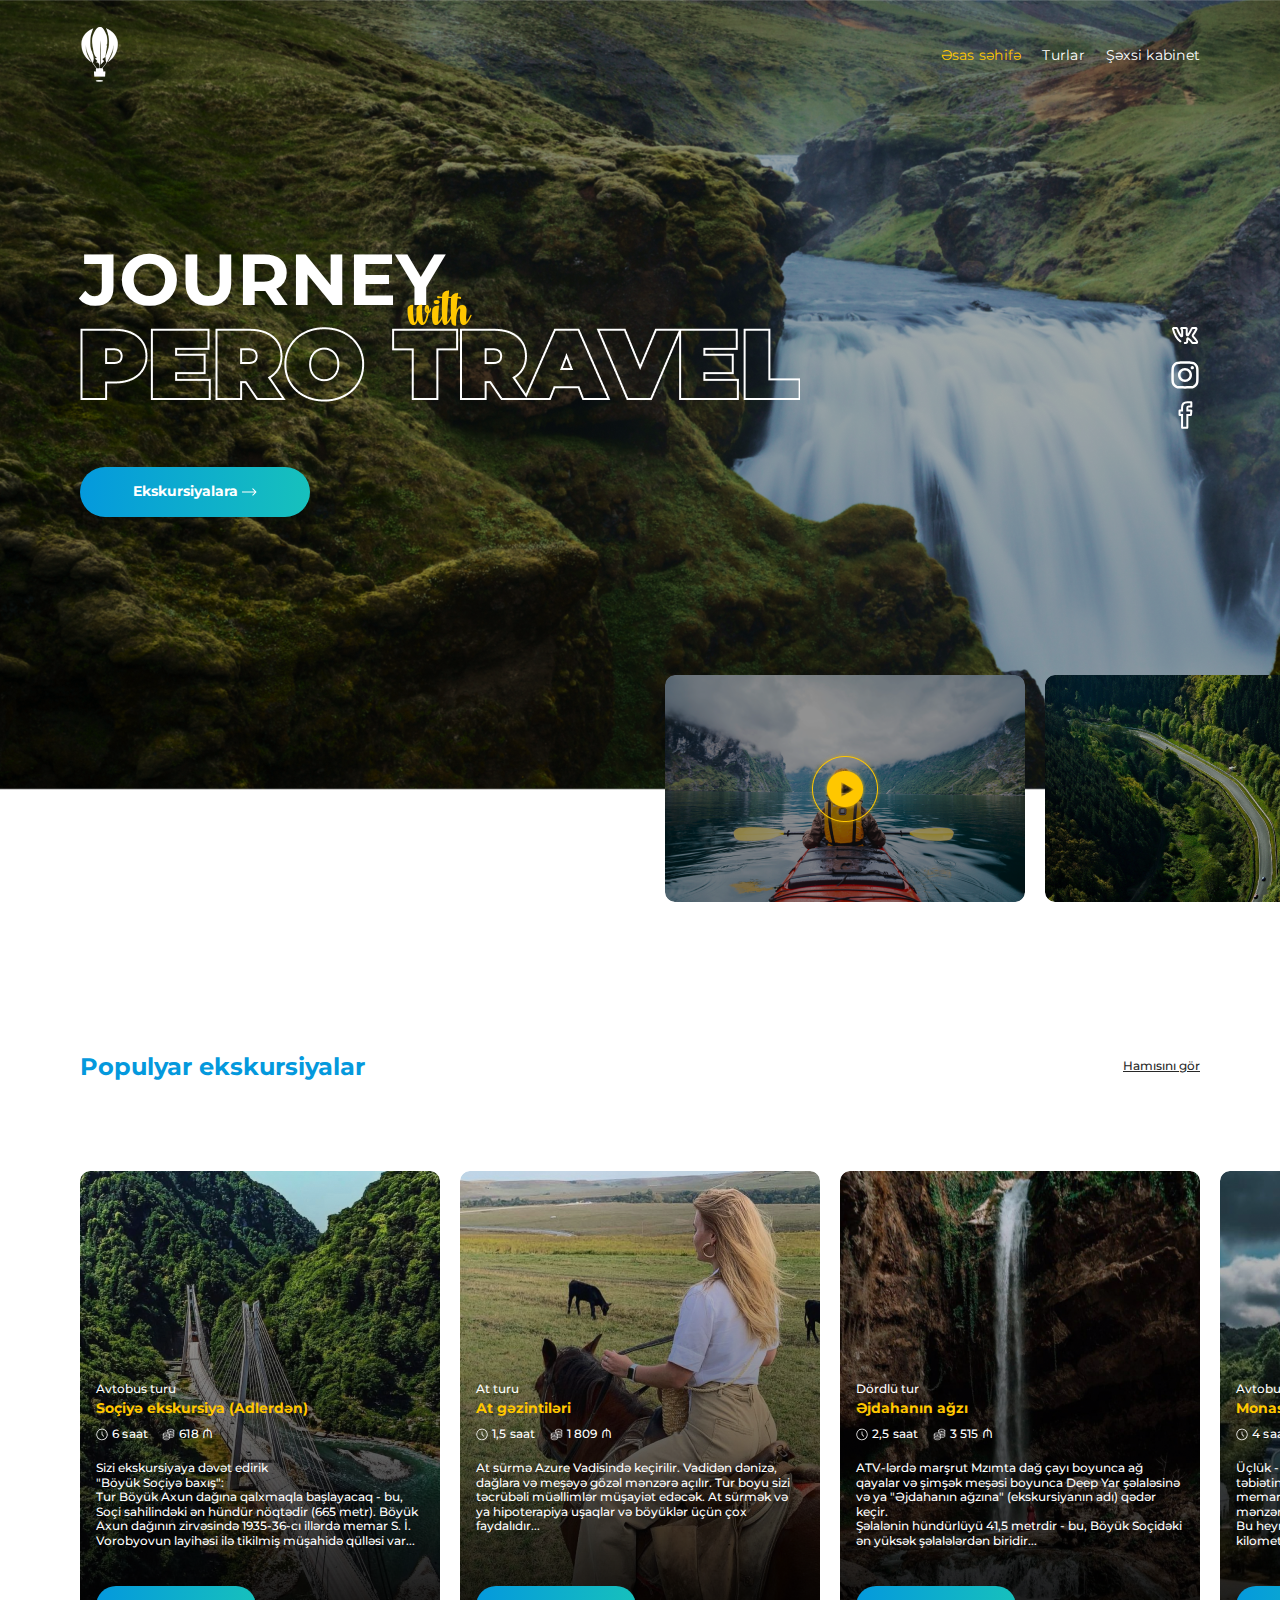
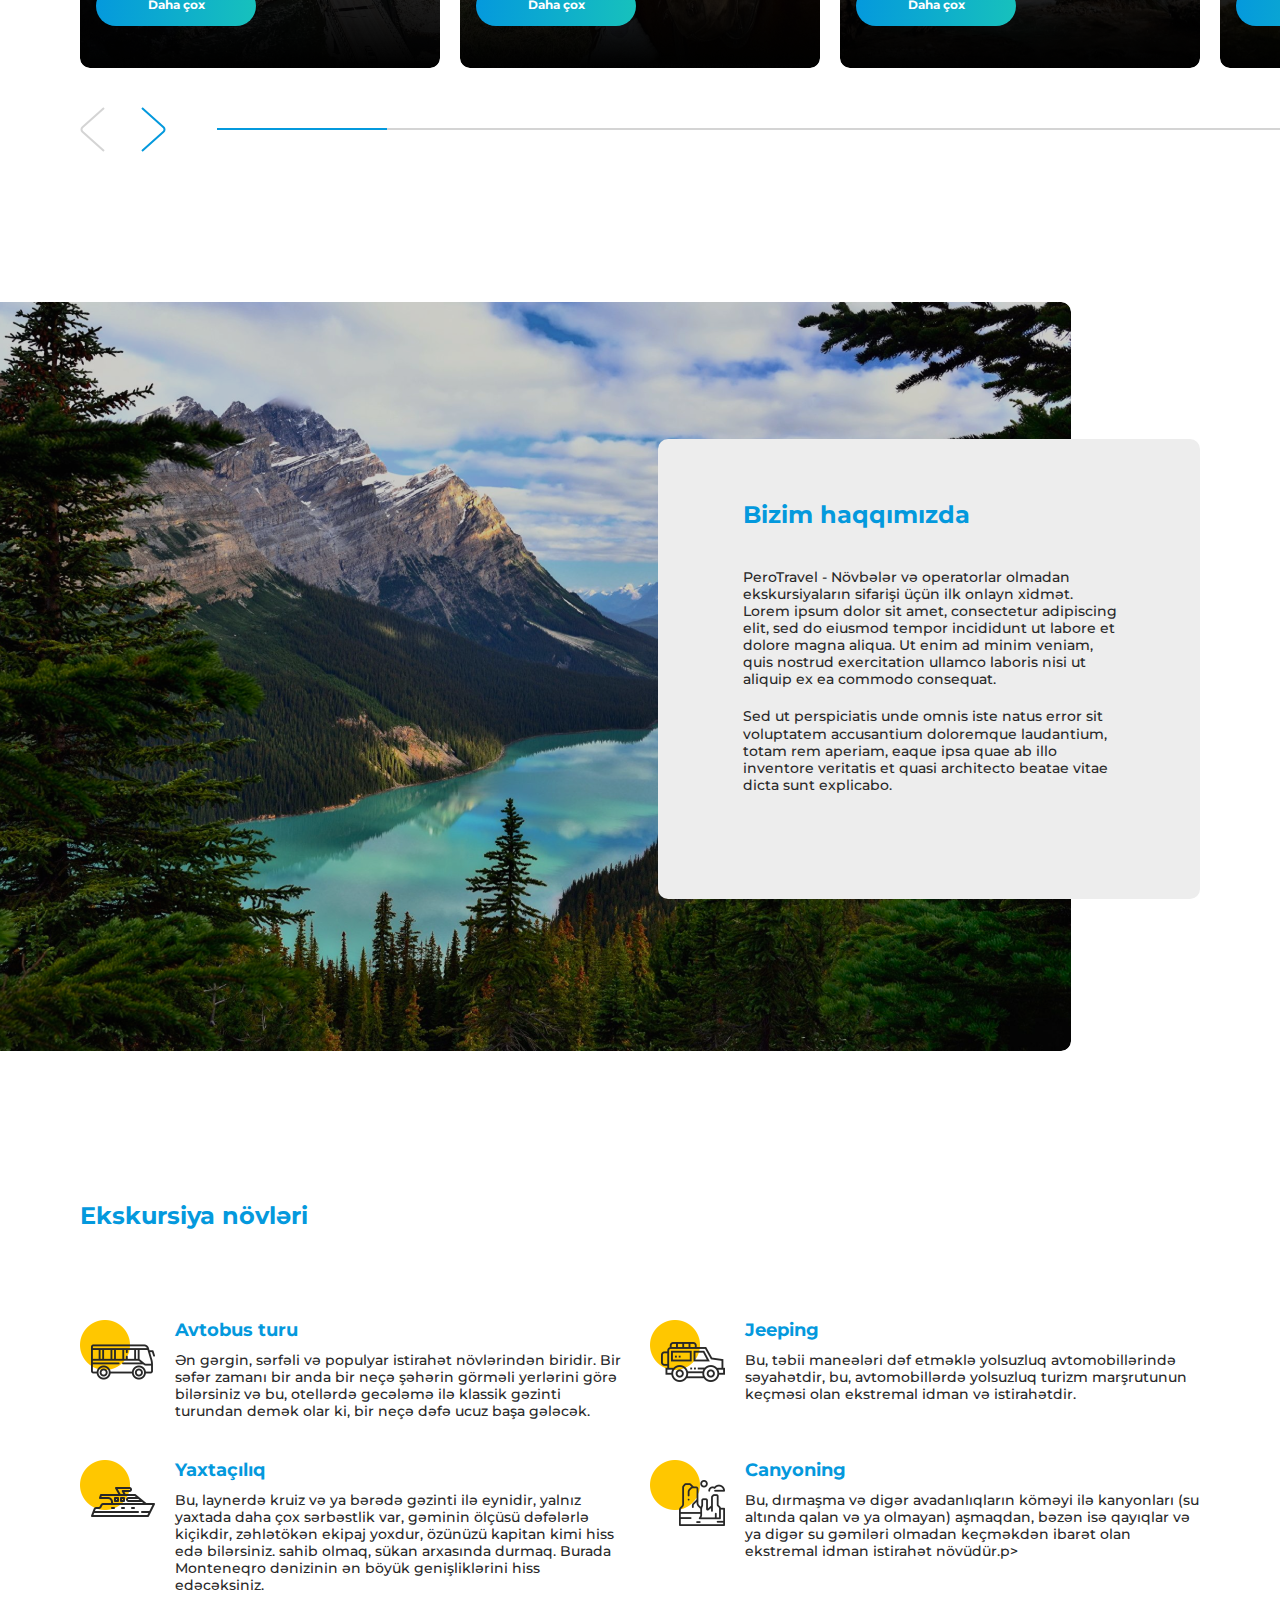
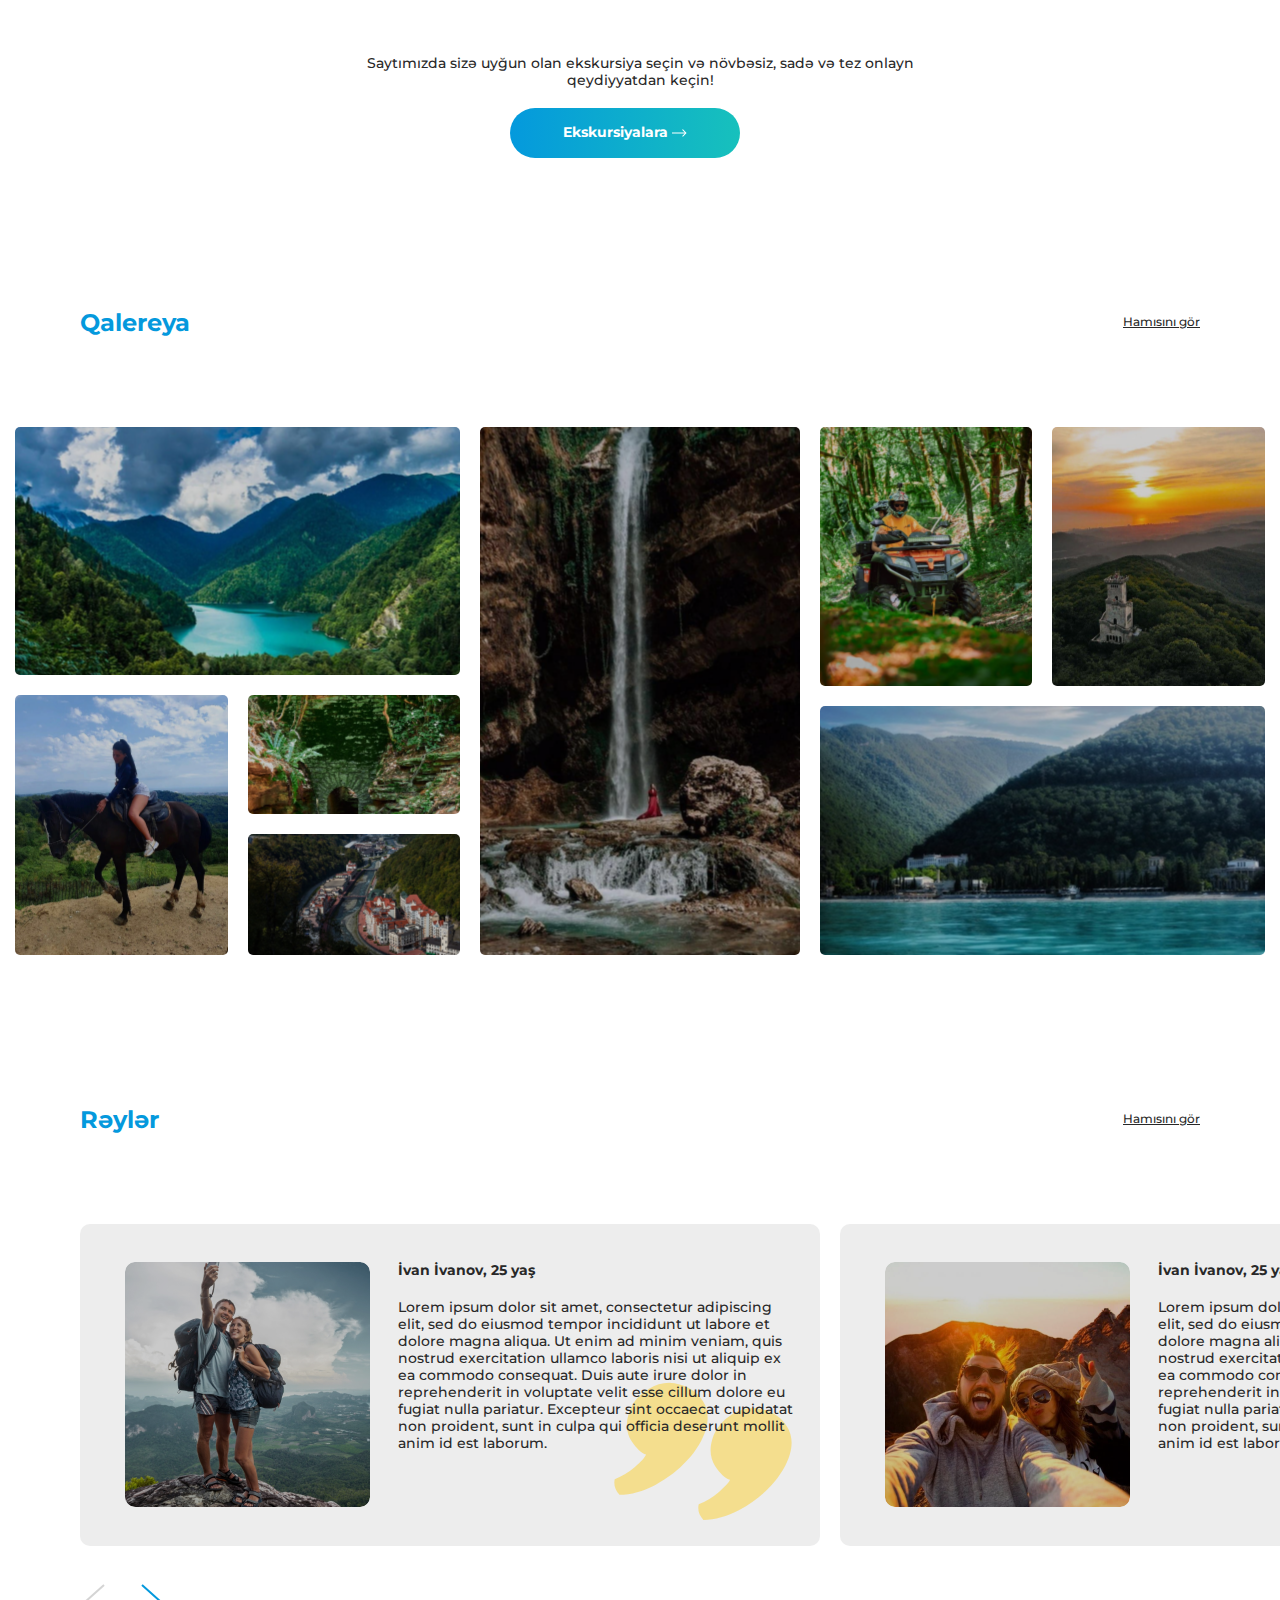
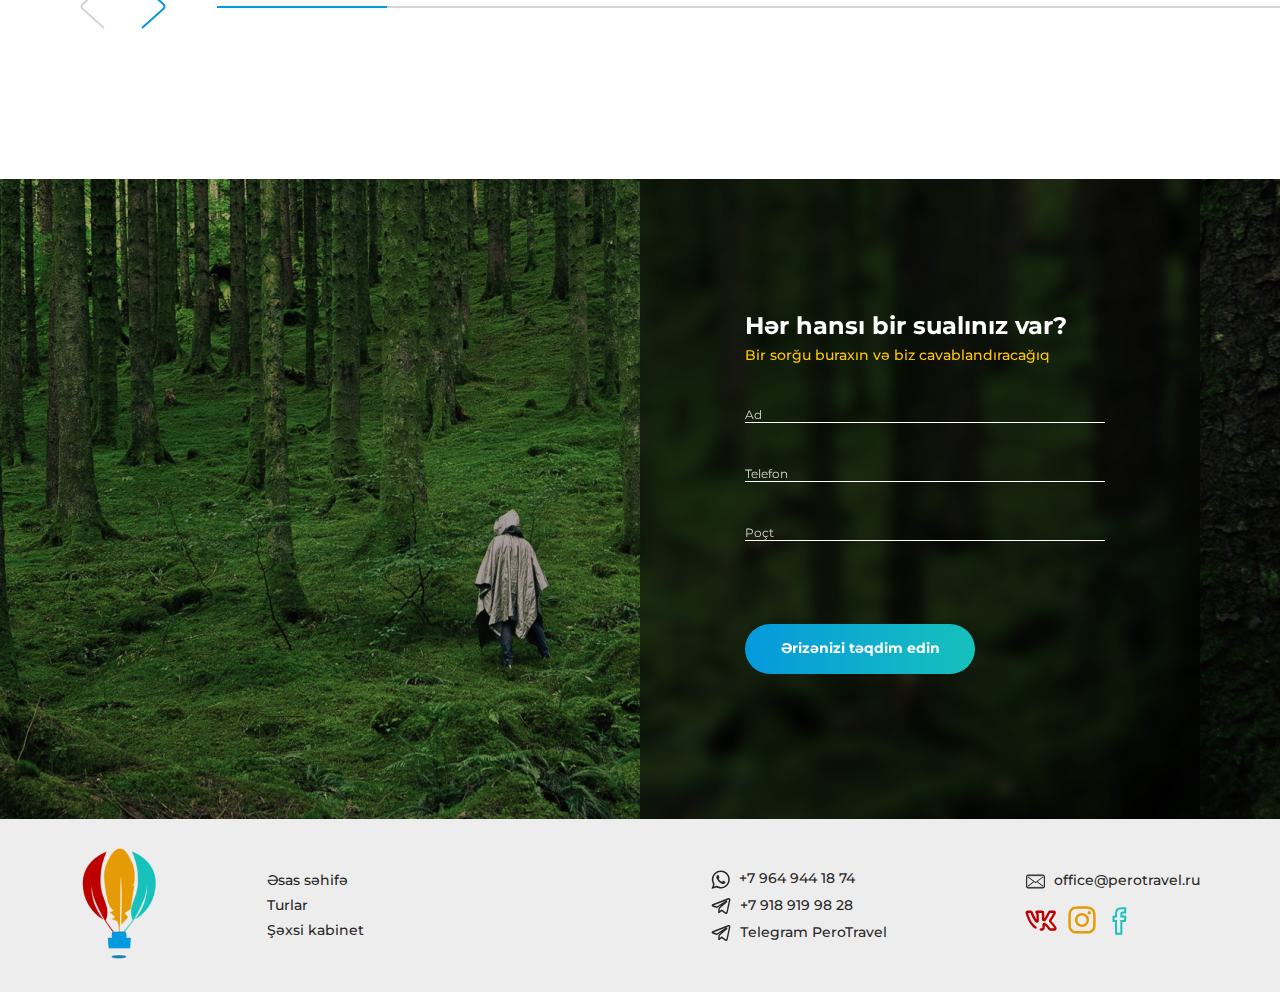
==== index.html @ 907544c6 "Add files via upload" ====
<!DOCTYPE html>
<html lang="en">
<head>
  <meta charset="UTF-8">
  <meta http-equiv="X-UA-Compatible" content="IE=edge">
  <meta name="viewport" content="width=device-width, initial-scale=1.0">
  <title>Pero Travel</title>
  <link rel="stylesheet" href="./css/index.css">
</head>
<body>
  <header>
    <main class="section-x padding-x">
      <nav class="navbar">
        <div class="logo">
          <a href="./index.html"><img src="./images/logo.png" alt="Logo"></a>
        </div>
        <div class="menu">
          <div class="menu-item getDif"><a href="./index.html">Əsas səhifə</a></div>
          <div class="menu-item"><a href="./excursions.html">Turlar</a></div>
          <div class="menu-item"><a href="#">Şəxsi kabinet</a></div>
        </div>
        <div class="mobile-menu">
          <div class="menu-icon">
            <input type="checkbox" class="toggle-input" id="toggle-menu">
            <label for="toggle-menu">
              <img src="./images/menu-icon.svg" alt="Menu">
            </label>
            <div class="toggle-menu">
              <div class="menu-item tg-menu-item getDif"><a href="./index.html">Əsas səhifə</a></div>
              <div class="menu-item tg-menu-item"><a href="./excursions.html">Turlar</a></div>
              <div class="menu-item tg-menu-item"><a href="#">Şəxsi kabinet</a></div>
            </div>
          </div>
        </div>
      </nav>
      <section class="header-content">
        <div class="left-side">
          <div class="header-title">
            <div class="ht-c">
              <div class="ht-top">JOURNEY</div>
              <div class="ht-mid">with</div>
            </div>
            <div class="ht-bg-tit">
              <img class="ht-bg1" src="./images/header-text-desktop.png">
              <img class="ht-bg2" src="./images/header-text-tablet.png">
            </div>
          </div>
          <div class="btn btn-oversize">
            <a href="#">Ekskursiyalara <img src="./images/arrow.svg" alt="Right Arrow"></a>
          </div>
        </div>
        <div class="right-side">
          <a href="#"><svg width="32" height="32" viewBox="0 0 32 32" fill="none" xmlns="http://www.w3.org/2000/svg"><path d="M28.89 22C27.7066 20.137 26.3215 18.4099 24.76 16.85C24.7316 16.8145 24.7162 16.7704 24.7162 16.725C24.7162 16.6796 24.7316 16.6355 24.76 16.6C26.1037 14.766 27.2912 12.8225 28.31 10.79C28.4574 10.4992 28.5275 10.1753 28.5135 9.84953C28.4995 9.52378 28.4019 9.20711 28.23 8.93C28.0733 8.64835 27.8443 8.41365 27.5665 8.25015C27.2887 8.08666 26.9724 8.0003 26.65 8H23.65C23.2694 8.00738 22.8987 8.12329 22.5816 8.33409C22.2645 8.54489 22.0142 8.84183 21.86 9.19C20.9887 11.1172 19.9444 12.9614 18.74 14.7V9.8C18.7414 9.56325 18.6957 9.32859 18.6057 9.1096C18.5157 8.89062 18.3832 8.69166 18.2158 8.52425C18.0484 8.35684 17.8494 8.2243 17.6304 8.13431C17.4115 8.04432 17.1768 7.99867 16.94 8H12.56C12.3051 8.00396 12.056 8.0775 11.8398 8.21266C11.6235 8.34783 11.4483 8.53949 11.333 8.76696C11.2177 8.99443 11.1668 9.24906 11.1856 9.50338C11.2045 9.75769 11.2925 10.002 11.44 10.21L11.84 10.77C12.0546 11.0781 12.1698 11.4445 12.17 11.82V15.66C10.85 13.7071 9.80045 11.5845 9.05005 9.35C8.91473 8.95624 8.6599 8.61453 8.3211 8.37253C7.98229 8.13053 7.57641 8.00029 7.16005 8H4.71005C4.44973 8.00311 4.19347 8.06493 3.96037 8.18086C3.72727 8.29678 3.52334 8.46382 3.36378 8.66953C3.20421 8.87523 3.09313 9.11429 3.03881 9.3689C2.98449 9.6235 2.98833 9.88708 3.05005 10.14C4.40005 15.87 7.23005 20.62 10.82 23.14C11.0352 23.2928 11.3021 23.3544 11.5624 23.3114C11.8228 23.2683 12.0556 23.124 12.21 22.91C12.2873 22.8031 12.3426 22.682 12.3729 22.5537C12.4031 22.4253 12.4077 22.2923 12.3863 22.1621C12.3649 22.032 12.318 21.9074 12.2483 21.7955C12.1786 21.6836 12.0874 21.5865 11.98 21.51C8.84005 19.31 6.34005 15.12 5.07005 10H7.17005C8.09028 12.7959 9.47647 15.4161 11.27 17.75C11.4773 18.0149 11.7628 18.2077 12.086 18.301C12.4091 18.3944 12.7534 18.3835 13.07 18.27C13.3949 18.1567 13.6759 17.9442 13.8733 17.6625C14.0707 17.3807 14.1745 17.044 14.17 16.7V11.82C14.1722 11.1843 14.014 10.5583 13.71 10H16.71V15.43C16.7065 15.8185 16.8308 16.1975 17.064 16.5083C17.2971 16.8191 17.626 17.0446 18 17.15C18.3629 17.2708 18.7554 17.2686 19.117 17.1439C19.4785 17.0192 19.7888 16.7788 20 16.46C21.4204 14.4336 22.6332 12.2694 23.62 10H26.42C25.4669 11.8741 24.3668 13.6697 23.13 15.37C22.8182 15.7872 22.6668 16.3026 22.7035 16.8222C22.7402 17.3418 22.9626 17.8308 23.33 18.2C24.7886 19.6697 26.1014 21.2772 27.25 23H23.9C22.8666 21.2893 21.4788 19.8197 19.83 18.69C19.5827 18.5087 19.2894 18.4005 18.9836 18.3775C18.6778 18.3545 18.3717 18.4178 18.1 18.56C17.8207 18.703 17.5867 18.9209 17.4242 19.1893C17.2617 19.4578 17.1772 19.7662 17.18 20.08V22.46C17.1855 22.5989 17.1362 22.7345 17.0426 22.8373C16.9491 22.9402 16.8189 23.0022 16.68 23.01H15.82C15.5548 23.01 15.3005 23.1154 15.1129 23.3029C14.9254 23.4904 14.82 23.7448 14.82 24.01C14.82 24.2752 14.9254 24.5296 15.1129 24.7171C15.3005 24.9046 15.5548 25.01 15.82 25.01H16.68C17.0118 25.0074 17.3398 24.9393 17.6452 24.8096C17.9506 24.6799 18.2274 24.4912 18.4597 24.2543C18.692 24.0173 18.8752 23.7369 18.9988 23.429C19.1224 23.1211 19.184 22.7918 19.18 22.46V20.69C20.383 21.5948 21.4013 22.7218 22.18 24.01C22.352 24.3079 22.5978 24.5565 22.8939 24.7317C23.1899 24.9069 23.5261 25.0027 23.87 25.01H27.25C27.5957 25.0109 27.9351 24.9184 28.2326 24.7424C28.53 24.5664 28.7744 24.3134 28.94 24.01C29.1099 23.7004 29.1948 23.3513 29.186 22.9983C29.1772 22.6452 29.0751 22.3008 28.89 22Z" fill="white"/></svg></a>
          <a href="#"><svg width="32" height="32" viewBox="0 0 32 32" fill="none" xmlns="http://www.w3.org/2000/svg"><path d="M15.9971 2.34668C12.289 2.34668 11.8241 2.3624 10.3678 2.42884C8.91457 2.49518 7.92206 2.72595 7.05356 3.06349C6.15574 3.41241 5.39433 3.87926 4.6353 4.63828C3.87627 5.39731 3.40942 6.15872 3.0605 7.05654C2.72297 7.92499 2.4922 8.9175 2.42586 10.3707C2.35941 11.827 2.34375 12.292 2.34375 16C2.34375 19.708 2.35941 20.1729 2.42586 21.6292C2.4922 23.0824 2.72297 24.0749 3.0605 24.9434C3.40942 25.8412 3.87627 26.6026 4.6353 27.3617C5.39433 28.1207 6.15574 28.5876 7.05356 28.9365C7.92206 29.274 8.91457 29.5048 10.3678 29.5711C11.8241 29.6375 12.289 29.6533 15.9971 29.6533C19.705 29.6533 20.17 29.6375 21.6263 29.5711C23.0795 29.5048 24.072 29.274 24.9405 28.9365C25.8383 28.5876 26.5997 28.1207 27.3588 27.3617C28.1178 26.6026 28.5847 25.8412 28.9336 24.9434C29.2711 24.0749 29.5019 23.0824 29.5682 21.6292C29.6346 20.1729 29.6503 19.708 29.6503 16C29.6503 12.292 29.6346 11.827 29.5682 10.3707C29.5019 8.9175 29.2711 7.92499 28.9336 7.05654C28.5847 6.15872 28.1178 5.39731 27.3588 4.63828C26.5997 3.87926 25.8383 3.41241 24.9405 3.06349C24.072 2.72595 23.0795 2.49518 21.6263 2.42884C20.17 2.3624 19.705 2.34668 15.9971 2.34668ZM15.9971 4.80678C19.6426 4.80678 20.0745 4.82066 21.5141 4.88634C22.8453 4.9471 23.5683 5.16952 24.0494 5.35645C24.6867 5.60412 25.1415 5.90004 25.6192 6.37778C26.097 6.85553 26.3929 7.3104 26.6406 7.94765C26.8275 8.42875 27.05 9.15169 27.1107 10.4829C27.1763 11.9226 27.1903 12.3544 27.1903 16C27.1903 19.6455 27.1763 20.0774 27.1107 21.5171C27.05 22.8482 26.8275 23.5712 26.6406 24.0523C26.3929 24.6896 26.097 25.1444 25.6192 25.6222C25.1415 26.0999 24.6867 26.3958 24.0494 26.6435C23.5683 26.8305 22.8453 27.0529 21.5141 27.1136C20.0747 27.1793 19.6429 27.1932 15.9971 27.1932C12.3512 27.1932 11.9195 27.1793 10.4799 27.1136C9.14876 27.0529 8.42582 26.8305 7.94472 26.6435C7.30742 26.3958 6.8526 26.0999 6.3748 25.6222C5.89706 25.1444 5.60114 24.6896 5.35352 24.0523C5.16654 23.5712 4.94411 22.8482 4.88336 21.5171C4.81767 20.0774 4.8038 19.6455 4.8038 16C4.8038 12.3544 4.81767 11.9226 4.88336 10.4829C4.94411 9.15169 5.16654 8.42875 5.35352 7.94765C5.60114 7.3104 5.89706 6.85553 6.3748 6.37778C6.8526 5.90004 7.30742 5.60412 7.94472 5.35645C8.42582 5.16952 9.14876 4.9471 10.4799 4.88634C11.9196 4.82066 12.3515 4.80678 15.9971 4.80678Z" fill="white"/><path d="M15.9955 20.551C13.482 20.551 11.4444 18.5134 11.4444 15.9999C11.4444 13.4864 13.482 11.4488 15.9955 11.4488C18.509 11.4488 20.5466 13.4864 20.5466 15.9999C20.5466 18.5134 18.509 20.551 15.9955 20.551ZM15.9955 8.98877C12.1233 8.98877 8.98438 12.1277 8.98438 15.9999C8.98438 19.8721 12.1233 23.0111 15.9955 23.0111C19.8677 23.0111 23.0067 19.8721 23.0067 15.9999C23.0067 12.1277 19.8677 8.98877 15.9955 8.98877Z" fill="white"/><path d="M24.9252 8.71186C24.9252 9.61673 24.1917 10.3502 23.2868 10.3502C22.382 10.3502 21.6484 9.61673 21.6484 8.71186C21.6484 7.80699 22.382 7.07349 23.2868 7.07349C24.1917 7.07349 24.9252 7.80699 24.9252 8.71186Z" fill="white"/></svg>
          <a href="#"><svg width="30" height="30" viewBox="0 0 30 30" fill="none" xmlns="http://www.w3.org/2000/svg"><path d="M21.3715 11.724C21.3836 11.606 21.2911 11.5035 21.1725 11.5035H17.3486V8.8503C17.3486 7.85389 18.009 7.62158 18.4742 7.62158C18.8565 7.62158 20.5467 7.62158 21.1301 7.62158C21.2406 7.62158 21.329 7.53204 21.329 7.42158V3.44037C21.329 3.33021 21.2399 3.2408 21.1298 3.24037L17.3973 3.2258C13.0327 3.2258 12.0395 6.49287 12.0395 8.5836V11.5035H9.71538C9.60492 11.5035 9.51538 11.5931 9.51538 11.7035V15.8173C9.51538 15.9278 9.60492 16.0173 9.71538 16.0173H12.0395C12.0395 21.2364 12.0395 27.4188 12.0395 28.5923C12.0395 28.7028 12.129 28.7898 12.2395 28.7898H17.1486C17.2591 28.7898 17.3486 28.7026 17.3486 28.5922C17.3486 27.4125 17.3486 21.1768 17.3486 16.0173H20.7505C20.8531 16.0173 20.939 15.9398 20.9495 15.8377L21.3715 11.724Z" stroke="white" stroke-width="2"/></svg></a>
        </div>
      </section>
      <section class="video-slide">
        <div class="video-content">
          <div class="video v1">
            <img src="./images/play-icon.png" alt="Video">
          </div>
          <div class="video v2">
            <a href="#"><img src="./images/play-icon.png" alt="Video"></a>
          </div>
        </div>
      </section>
    </main>
  </header>
  <main>
    <div class="general-header section-x padding-x">
      <div class="section-title">Populyar ekskursiyalar</div>
      <div class="show-text"><a href="#">Hamısını gör</a></div>
    </div>
    <section class="excursions section-x padding-x">
      <div class="exc-container">
        <div class="row">
          <div class="excursion-card exc-card-1">
            <div class="excursion-content">
              <div class="tour-type regular-text">Avtobus turu</div>
              <div class="exc-feature">Soçiyə ekskursiya (Adlerdən)</div>
              <div class="exc-info">
                <div class="regular-text exc-time"><img src="./images/time-icon.svg" alt="Time Icon"> 6 saat</div>
                <div class="regular-text exc-price"><img src="./images/price-icon.svg" alt="Price Icon"> 618 &#8380;</div>
              </div>
              <p class="regular-text exc-text">Sizi ekskursiyaya dəvət edirik<br/>
                "Böyük Soçiyə baxış":<br/>
                Tur Böyük Axun dağına qalxmaqla başlayacaq - bu, Soçi sahilindəki ən hündür nöqtədir (665 metr). Böyük Axun dağının zirvəsində 1935-36-cı illərdə memar S. İ. Vorobyovun layihəsi ilə tikilmiş müşahidə qülləsi var...
              </p>
              <div class="btn btn-medium">
                <a href="#">Daha çox</a>
              </div>
            </div>
          </div>
          <div class="excursion-card exc-card-2">
            <div class="excursion-content">
              <div class="tour-type regular-text">At turu</div>
              <div class="exc-feature">At gəzintiləri</div>
              <div class="exc-info">
                <div class="exc-time regular-text"><img src="./images/time-icon.svg" alt="Time Icon"> 1,5 saat</div>
                <div class="exc-price regular-text"><img src="./images/price-icon.svg" alt="Price Icon"> 1 809 &#8380;</div>
              </div>
              <p class="exc-text regular-text">
                At sürmə Azure Vadisində keçirilir. Vadidən dənizə, dağlara və meşəyə gözəl mənzərə açılır. Tur boyu sizi təcrübəli müəllimlər müşayiət edəcək. At sürmək və ya hipoterapiya uşaqlar və böyüklər üçün çox faydalıdır...
              </p>
              <div class="btn btn-medium">
                <a href="#">Daha çox</a>
              </div>
            </div>
          </div>
          <div class="excursion-card exc-card-3">
            <div class="excursion-content">
              <div class="tour-type regular-text">Dördlü tur</div>
              <div class="exc-feature">Əjdahanın ağzı</div>
              <div class="exc-info">
                <div class="exc-time regular-text"><img src="./images/time-icon.svg" alt="Time Icon"> 2,5 saat</div>
                <div class="exc-price regular-text"><img src="./images/price-icon.svg" alt="Price Icon"> 3 515 &#8380;</div>
              </div>
              <p class="exc-text regular-text">ATV-lərdə marşrut Mzımta dağ çayı boyunca ağ qayalar və şimşək meşəsi boyunca Deep Yar şəlaləsinə və ya "Əjdahanın ağzına" (ekskursiyanın adı) qədər keçir.<br/>
                Şəlalənin hündürlüyü 41,5 metrdir - bu, Böyük Soçidəki ən yüksək şəlalələrdən biridir...
              </p>
              <div class="btn btn-medium">
                <a href="#">Daha çox</a>
              </div>
            </div>
          </div>
          <div class="excursion-card exc-card-4">
            <div class="excursion-content">
              <div class="tour-type regular-text">Avtobus turu</div>
              <div class="exc-feature">Monastır</div>
              <div class="exc-info">
                <div class="exc-time regular-text"><img src="./images/time-icon.svg" alt="Time Icon"> 4 saat</div>
                <div class="exc-price regular-text"><img src="./images/price-icon.svg" alt="Price Icon"> 618 &#8380;</div>
              </div>
              <p class="exc-text regular-text">Üçlük - Müqəddəs Georgi monastırı Lesnoye kəndində təbiətin gözəlliyini və insan əli ilə yaradılmış memarlığın gözəlliyini ahəngdar şəkildə birləşdirən mənzərəli yerdə yerləşir.<br/>
                Bu heyrətamiz yer Qara dənizə çox yaxındır - cəmi 20 kilometr             
              </p>
              <div class="btn btn-medium">
                <a href="#">Daha çox</a>
              </div>
            </div>
          </div>
        </div>
        <div class="slider">
          <div class="slider-img1"><img src="./images/left-arrow.svg" alt="Left Arrow"></div>
          <div class="slider-img2"><img src="./images/right-arrow.svg" alt="Right Arrow"></div>
          <div class="slide-bar">
            <div class="current-slide"></div>
            <div class="general-slide"></div>
          </div>
        </div>
      </div>
    </section>
    <section class="about">
      <div class="about-bg"></div>
      <div class="about-container section-x padding-x">
        <div class="about-card">
          <p class="section-title">Bizim haqqımızda</p>
          <p class="text">
            PeroTravel - Növbələr və operatorlar olmadan ekskursiyaların sifarişi üçün ilk onlayn xidmət.<br/>
            Lorem ipsum dolor sit amet, consectetur adipiscing elit, sed do eiusmod tempor incididunt ut labore et dolore magna aliqua. Ut enim ad minim veniam, quis nostrud exercitation ullamco laboris nisi ut aliquip ex ea commodo consequat. 
          </p>
          <p class="text">
            Sed ut perspiciatis unde omnis iste natus error sit voluptatem accusantium doloremque laudantium, totam rem aperiam, eaque ipsa quae ab illo inventore veritatis et quasi architecto beatae vitae dicta sunt explicabo.
          </p>
        </div>
      </div>
    </section>
    <section class="excursion-types section-x padding-x">
      <div class="section-title">Ekskursiya növləri</div>
      <div class="types">
        <div class="exc-type etype-1">
          <div class="type-img"><img src="./images/excursion-type1.png" alt="Type Image"></div>
          <div class="type-info">
            <p class="sub-title">Avtobus turu</p>
            <p class="text">Ən gərgin, sərfəli və populyar istirahət növlərindən biridir. Bir səfər zamanı bir anda bir neçə şəhərin görməli yerlərini görə bilərsiniz və bu, otellərdə gecələmə ilə klassik gəzinti turundan demək olar ki, bir neçə dəfə ucuz başa gələcək.</p>
          </div>
        </div>
        <div class="exc-type etype-2">
          <div class="type-img"><img src="./images/excursion-type2.png" alt="Type Image"></div>
          <div class="type-info">
            <p class="sub-title">Jeeping</p>
            <p class="text">Bu, təbii maneələri dəf etməklə yolsuzluq avtomobillərində səyahətdir, bu, avtomobillərdə yolsuzluq turizm marşrutunun keçməsi olan ekstremal idman və istirahətdir.</p>
          </div>
        </div>
        <div class="exc-type etype-3">
          <div class="type-img"><img src="./images/excursion-type3.png" alt="Type Image"></div>
          <div class="type-info">
            <p class="sub-title">Yaxtaçılıq</p>
            <p class="text">Bu, laynerdə kruiz və ya bərədə gəzinti ilə eynidir, yalnız yaxtada daha çox sərbəstlik var, gəminin ölçüsü dəfələrlə kiçikdir, zəhlətökən ekipaj yoxdur, özünüzü kapitan kimi hiss edə bilərsiniz. sahib olmaq, sükan arxasında durmaq. Burada Monteneqro dənizinin ən böyük genişliklərini hiss edəcəksiniz.</p>
          </div>
        </div>
        <div class="exc-type etype-4">
          <div class="type-img"><img src="./images/excursion-type4.png" alt="Type Image"></div>
          <div class="type-info">
            <p class="sub-title">Canyoning</p>
            <p class="text">Bu, dırmaşma və digər avadanlıqların köməyi ilə kanyonları (su altında qalan və ya olmayan) aşmaqdan, bəzən isə qayıqlar və ya digər su gəmiləri olmadan keçməkdən ibarət olan ekstremal idman istirahət növüdür.p>
          </div>
        </div>
      </div>
      <div class="out-type">
        <div class="text">Saytımızda sizə uyğun olan ekskursiya seçin və növbəsiz, sadə və tez onlayn qeydiyyatdan keçin!</div>
        <div class="btn btn-oversize">
          <a href="#">Ekskursiyalara <img src="./images/arrow.svg" alt="Right Arrow"></a>
        </div>
      </div>
    </section>
    <div class="general-header section-x padding-x ggal">
      <div class="section-title">Qalereya</div>
      <div class="show-text"><a href="#">Hamısını gör</a></div>
    </div>
    <section class="gallery">
      <div class="gallery-content">
        <div class="d-part-1">
          <div class="gallery-img gimg-1">
            <img src="./images/gallery-1.png" alt="Gallery Image">
          </div>
          <div class="gallery-img gimg-5">
            <img src="./images/gallery-5.png" alt="Gallery Image">
          </div>
          <div class="gallery-img gimg-6">
            <img src="./images/gallery-6.png" alt="Gallery Image">
          </div>
          <div class="gallery-img gimg-7">
            <img src="./images/gallery-7.png" alt="Gallery Image">
          </div>
        </div>
        <div class="gallery-img gimg-2">
          <img src="./images/gallery-2.png" alt="Gallery Image">
        </div>
        <div class="d-part-3">
          <div class="gallery-img gimg-3">
            <img src="./images/gallery-3.png" alt="Gallery Image">
          </div>
          <div class="gallery-img gimg-4">
            <img src="./images/gallery-4.png" alt="Gallery Image">
          </div>
          <div class="gallery-img gimg-8">
            <img src="./images/gallery-8.png" alt="Gallery Image">
          </div>
        </div>
      </div>
      <div class="d-part-t-5">
        <div class="gallery-img gimg-t2">
          <img src="./images/gallery-2.png" alt="Gallery Image">
        </div>
        <div class="gallery-img gimg-t3">
          <img src="./images/gallery-3.png" alt="Gallery Image">
        </div>
        <div class="gallery-img gimg-t4">
          <img src="./images/gallery-4.png" alt="Gallery Image">
        </div>
        <div class="gallery-img gimg-t8">
          <img src="./images/gallery-8.png" alt="Gallery Image">
        </div>
      </div>
        <div class="d-part-m-4">
          <div class="gallery-img gimg-m2">
            <img src="./images/gallery-2.png" alt="Gallery Image">
          </div>
          <div class="gallery-img gimg-m3">
            <img src="./images/gallery-3.png" alt="Gallery Image">
          </div>
          <div class="gallery-img gimg-m8">
            <img src="./images/gallery-8.png" alt="Gallery Image">
          </div>
          <div class="gallery-img gimg-m1">
            <img src="./images/gallery-1.png" alt="Gallery Image">
          </div>
        </div>
      </div>
    </section>
    <div class="general-header section-x padding-x rewg">
      <div class="section-title">Rəylər</div>
      <div class="show-text"><a href="#">Hamısını gör</a></div>
    </div>
    <section class="reviews section-x padding-x">
      <div class="review-container">
        <div class="row">
          <div class="review">
            <div class="review-img1"></div>
            <div class="review-text">
              <h3 class="text review-title">İvan İvanov, 25 yaş</h3>
              <p class="text review-context">Lorem ipsum dolor sit amet, consectetur adipiscing elit, sed do eiusmod tempor incididunt ut labore et dolore magna aliqua. Ut enim ad minim veniam, quis nostrud exercitation ullamco laboris nisi ut aliquip ex ea commodo consequat. Duis aute irure dolor in reprehenderit in voluptate velit esse cillum dolore eu fugiat nulla pariatur. Excepteur sint occaecat cupidatat non proident, sunt in culpa qui officia deserunt mollit anim id est laborum.</p>
            </div>
          </div>
          <div class="review">
            <div class="review-img2">
            </div>
            <div class="review-text">
              <h3 class="text review-title">İvan İvanov, 25 yaş</h3>
              <p class="text review-context">Lorem ipsum dolor sit amet, consectetur adipiscing elit, sed do eiusmod tempor incididunt ut labore et dolore magna aliqua. Ut enim ad minim veniam, quis nostrud exercitation ullamco laboris nisi ut aliquip ex ea commodo consequat. Duis aute irure dolor in reprehenderit in voluptate velit esse cillum dolore eu fugiat nulla pariatur. Excepteur sint occaecat cupidatat non proident, sunt in culpa qui officia deserunt mollit anim id est laborum.</p>
            </div>
          </div>
        </div>
        <div class="slider">
          <div class="slider-img1"><img src="./images/left-arrow.svg" alt="Left Arrow"></div>
          <div class="slider-img2"><img src="./images/right-arrow.svg" alt="Right Arrow"></div>
          <div class="slide-bar">
            <div class="current-slide"></div>
            <div class="general-slide"></div>
          </div>
        </div>
      </div>
    </section>
    <section class="contact">
      <div class="contact-container section-x">
        <div class="contact-content">
          <div class="contact-content-bg"></div>
          <div class="contact-form">
            <h2>Hər hansı bir sualınız var?</h2>
            <p>Bir sorğu buraxın və biz cavablandıracağıq</p>
            <form action="">
              <input type="text" placeholder="Ad">
              <input type="tel" placeholder="Telefon">
              <input type="email" placeholder="Poçt">
            </form>
            <div class="btn btn-oversize">
              <a href="#">Ərizənizi təqdim edin</a>
            </div>
          </div>
        </div>
      </div>
    </section>
  </main>
  <footer>
    <section class="text footer">
      <div class="footer-container section-x padding-x">
        <div class="flogo">
          <a href="./index.html"><img src="./images/logo-colourful.png" alt="Brand Logo"></a>
        </div>
        <div class="sitemap">
          <div class="shortcut"><a href="./index.html">Əsas səhifə</a></div>
          <div class="shortcut"><a href="./excursions.html">Turlar</a></div>
          <div class="shortcut"><a href="#">Şəxsi kabinet</a></div>
        </div>
        <div class="footer-contact">
          <div class="contact-item"><a href="tel:+7 964 944 18 74"><img src="./images/whatsapp-icon.svg" alt="Whatsapp Icon">+7 964 944 18 74</a></div>
          <div class="contact-item"><a href="tel:+7 918 919 98 28"><img src="./images/telegram-icon.svg" alt="Telegram Icon">+7 918 919 98 28</a></div>
          <div class="contact-item"><a href="#"><img src="./images/telegram-icon.svg" alt="Telegram Icon">Тelegram PeroTravel</a></div>
        </div>
        <div class="contact-item chng-me"><a href="mailto:office@perotravel.ru"><img src="./images/mail-icon.svg" alt="Mail Icon">office@perotravel.ru</a></div>
        <div class="social-links">
          <div class="social-link"><a href="#"><img src="./images/vk-footer-icon.svg" alt="VK Icon"></a></div>
          <div class="social-link"><a href="#"><img src="./images/instagram-footer-icon.svg" alt="Instagram Icon"></a></div>
          <div class="social-link"><a href="#"><img src="./images/facebook-footer-icon.svg" alt="Facebook Icon"></a></div>
        </div>
      </div>
    </section>
  </footer>
</body>
</html>
---- css/index.css ----
@import 'general.css';

.btn a{
  display: block;
  width: 100%;
  font-weight: 700;
  color: white;
  text-align: center;
  background: var(--btn-bg);
  transition: .3s;
}

.btn a:hover {
  opacity: 0.8;
}

.btn-oversize {
  max-width: 230px;
  border-radius: 60px;
  overflow: hidden;
  height: 50px;
}

.btn-oversize a{
  padding: 16px 0 17px 0;
  font-size: 14px;
  line-height: 17.07px;
  height: 50px;
}

.btn-medium {
  max-width: 160px;
  height: 40px;
  border-radius: 40px;
  overflow: hidden;
}

.btn-medium a {
  padding: 12px 0 13px 0;
  font-size: 12px;
  line-height: 14.63px;
  height: 40px;
}

.general-header {
  display: flex;
  justify-content: space-between;
  align-items: flex-start;
}

@media screen and (max-width: 768px) {
  .general-header .show-text {
    position: relative;
    top: 48px;
  }
}

@media screen and (max-width: 656px) {
  .text {
    font-size: 13px;
    line-height: 15.85px;
  }

  .general-header .show-text {
    display: none;
  }
}

/** Header **/

header {
  width: 100%;
  height: 902px;
  background-image: url('../images/header-bg.png');
  background-size: auto;
  background-position: top center;
  background-repeat: no-repeat;
  padding-top: 26px;
  margin-bottom: 150px;
  position: relative;
  z-index: 1;
}

header main {
  display: grid;
  grid-template-rows: auto 1fr;
}

.navbar {
  display: flex;
  justify-content: space-between;
  align-items: center;
}

.logo img{
  display: block;
}

.menu {
  display: flex;
  align-items: center;
  gap: 0 20.9px;
}

.menu-item a {
  font-size: 13.8px;
  font-weight: 400;
  line-height: 17.07px;
  color: var(--white);
  letter-spacing: 0.25px;
}

.getDif a{
  color: var(--yellow);
}

.mobile-menu {
  display: none;
}

.toggle-menu {
  position: absolute;
  top: 100px;
  left: 0;
  right: 0;
  width: 100%;
  background: var(--btn-bg);
  transition: 0.3s;
  transform: scaleY(0);
  transform-origin: top;
  padding-top: 15px;
}

.tg-menu-item {
  margin: 0 10px;
  height: 60px;
}

.tg-menu-item a {
  display: block;
  font-size: 15px;
  font-weight: 500;
  padding: 15px;
  width: 100%;
  transition: .3s;
  border-radius: 15px;
  position: relative;
}

.tg-menu-item a::before {
  content: '';
  position: absolute;
  bottom: 0;
  left: 0;
  right: 0;
  width: 0%;
  height: 2px;
  background-color: var(--yellow);
  transition: 0.4s;
}

.tg-menu-item a:hover::before{
  width: 100%;
}

.toggle-input {
  display: none;
}

label img {
  cursor: pointer;
  display: block;
}

.toggle-input:checked ~ .toggle-menu{
  transform: scaleY(1);
}

/** Header Content **/

.header-content {
  display: flex;
  justify-content: space-between;
  position: relative;
  top: 152px;
}

.left-side .header-title{
  /*width: 723px;
  height: 194px;*/
  /*background: url('../images/header-text-desktop.png');
  background-size: cover;
  background-position: left top;
  background-repeat: no-repeat;*/
  margin-bottom: 61px;
}

.ht-bg-tit {
  height: 80px;
  overflow: hidden;
}

.ht-bg-tit img{
  width: 100%;
  position: relative;
  bottom: 98px;
  left: -3px;
}

.ht-bg2, .ht-bg3 {
  display: none;
}

.header-title .ht-c {
  width: 400px;
  position: relative;
  margin-bottom: 3px;
}

.header-title .ht-top{
  font-family: var(--montserrat);
  font-size: 72px;
  font-weight: 700;
  line-height: 88px;
  color: var(--white);
}

.header-title .ht-mid{
  font-family: var(--mrKindly);
  font-size: 64px;
  font-weight: 400;
  line-height: 64px;
  color: var(--yellow);
  position: absolute;
  bottom: -18px;
  right: 10px;
}

.right-side {
  display: flex;
  flex-direction: column;
  align-items: center;
  justify-content: center;
  gap: 4px 0;
  margin-right: -1px;
}

.btn img {
  transition: 0.3s;
  position: relative;
  left: 0;
}

.btn:hover img{
  left: 5px;
}

.video-slide {
  position: absolute;
  bottom: 0;
  right: -125px;
}

.video-content {
  display: grid;
  grid-template-columns: auto auto;
  justify-content: flex-end;
  gap: 0 20px;
}

.video {
  width: 360px;
  height: 227px;
  border-radius: 10px;
  display: flex;
  justify-content: center;
  align-items: center;
  cursor: pointer;
}

.video img {
  transition: 0.3s;
}

.video:hover img {
  transform: scale(1.1);
}

.video a {
  margin-top: 1px;
}

.video a img {
  width: 78px;
  height: 78px;
  display: block;
}

.video-slide .v1 {
  background: url('../images/video1-bg.png');
  background-size: contain;
  background-position: center;
  background-repeat: no-repeat;
}

.video-slide .v2 {
  background: url('../images/video2-bg.png');
  background-size: contain;
  background-position: auto;
  background-repeat: no-repeat;
}

.video-slide .v2 a {
  display: none;
}

.video a{
  border-radius: 50%;
}

.tg-menu-item {

}

@media screen and (max-width: 1199px) {

}

@media screen and (max-width: 991px) {
  .left-side .header-title {

  }

  .header-title .ht-c {
    width: 310px;
    position: relative;
    margin-bottom: 8px;
  }

  .header-title .ht-top{
    font-family: var(--montserrat);
    font-size: 56px;
    font-weight: 700;
    line-height: 58.51px;
    color: var(--white);
  }

  .header-title .ht-mid{
    font-family: var(--mrKindly);
    font-size: 50px;
    font-weight: 400;
    line-height: 48px;
    color: var(--yellow);
    position: absolute;
    bottom: -20px;
    right: 10px;
  }

  .ht-bg-tit img{
    bottom: 80px;
  }

  .ht-bg-tit{
    width: 600px;
  }
  
  .header-content {
    padding-left: 15px;
    padding-right: 15px;
  }
}

@media screen and (max-width: 768px) {
  header {
    height: 1115px;
    background: url('../images/header-bg-tablet.png');
    background-size: auto;
    background-position: top center;
    background-repeat: no-repeat;
  }

  .menu {
    display: none;
  }
  
  .mobile-menu {
    display: block;
    z-index: 5;
  }

  .header-content {
    height: 1024px;
    top: 237px;
    padding-left: 0px;
    padding-right: 0px;
  }

  .right-side {
    margin-right: 0px;
    justify-content: unset;
    position: relative;
    top: 137px;
  }

  .left-side .header-title {
    margin-bottom: 90px; 
  }

  .ht-bg-tit {
    width: 406px;
    height: 172px;
  }

  .ht-bg-tit img {
    bottom: 63px;
    left: 1px;
  }

  .ht-bg-tit .ht-bg1 {
    display: none;
  }

  .ht-bg-tit .ht-bg2 {
    display: block;
  }

  .video-content {
    top: -95.4px;
  }

  .video-slide {
    right: -131px;
  }

  .video {
    width: 295px;
    height: 187px;
  }
}

@media screen and (max-width: 656px) {
  header {
    height: 1019px;
  }

  .header-content {
    flex-direction: column;
    justify-content: unset;
    gap: 90px 0px;
    top: 198px;
  }

  .ht-bg-tit {
    width: 305px;
    height: 130px;
  }

  .ht-bg-tit img {
    bottom: 49px;
  }

  .left-side {
    margin-top: -80px;
    margin-bottom: 0;
    width: 100%;
  }

  .right-side {
    width: 100%;
    align-items: flex-end;
    align-self: flex-start;
    margin-bottom: 0;
    margin-right: 1px;
    top: 0;
  }

  .left-side .header-title {
    /*width: 324px;
    height: 186px;
    background: url('../images/header-text-mobile.png');
    background-repeat: no-repeat;
    background-position: top left;*/
  }

  .video-slide {
    bottom: 0;
    right: -206px;
  }
}

@media screen and (max-width: 424px) {
  header {
    height: 900px;
    background-size: cover;
    background: url('../images/header-bg-mobile.png');
  }

  .video-slide {
    display: none;
  }
  .video-content {
    grid-template-columns: 1fr 1fr;
  }
}

/** Excursions Section **/

.excursions {
  margin: 90px auto 150px auto;
  position: relative;
}

.excursions .row {
  gap: 0 20px;
  align-items: baseline;
}

.excursion-card {
  width: 360px;
  height: 497px;
  background-size: cover;
  background-repeat: no-repeat;
  background-position: center;
  border-radius: 10px;
  color: var(--white);
  position: relative;
  flex: 0 0 360px;
}

.exc-card-1 {
  background: url('../images/excursion1-bg.png');
}

.exc-card-2 {
  background: url('../images/excursion2-bg.png');
}

.exc-card-3 {
  background: url('../images/excursion3-bg.png');
}

.exc-card-4 {
  background: url('../images/excursion4-bg.png');
}

.excursion-content {
  height: 286px;
  position: absolute;
  bottom: 0px;
  padding: 0 16px;
}

.exc-feature {
  font-size: 14px;
  font-weight: 700;
  color: var(--yellow);
  line-height: 17.07px;
}

.tour-type {
  margin-bottom: 3px;
}

.exc-feature {
  margin-bottom: 10px;
}

.exc-info {
  display: flex;
  align-items: center;
  gap: 0 13px;
  margin-bottom: 19px;
  letter-spacing: 0.2px;
}

.exc-info img {
  display: inline-block;
}

.exc-time {
  display: flex;
  gap: 0 4px;
  font-size: 11.6px;
}

.exc-price {
  display: flex;
  gap: 0 3px;
  font-size: 11.6px;
}

.exc-text {
  text-align: left;
}

.excursion-card .btn {
  position: absolute;
  bottom: 42px;
  left: 16px;
  right: 0;
}

.slider {
  width: 100vw;
  display: flex;
  align-items: center;
  padding-top: 38.5px;
}

.slider img {
  cursor: pointer;
  display: block;
}

.slider-img2 {
  margin-left: 36px;
}

.slide-bar {
  width: 100%;
  height: 2px;
  margin-left: 51px;
  display: flex;
  align-items: center;
  padding: 6px 0;
  cursor: pointer;
}

.slide-bar:hover .current-slide {
  height: 4px;
}

.slide-bar:hover .general-slide {
  height: 4px;
}

.general-slide {
  flex-grow: 1;
  background: var(--gray);
  height: 2px;
  transition: 0.2s;
}

.current-slide {
  width: 170px;
  height: 2px;
  background-color: var(--section-title);
  transition: 0.2s;
  cursor: pointer;
  position: relative;
}

@media screen and (max-width: 768px) {
  .excursion-card {
    width: 295px; 
    height: 490px;
    flex: 0 0 295px;
  }

  .excursion-content {
    padding: 0 15px;
    height: 316px;
  }

  .excursion-card .btn {
    bottom: 31px;
  }

  .exc-card-1 {
    background: url('../images/excursion1-bg-tablet.png');
  }

  .exc-card-2 {
    background: url('../images/excursion2-bg-tablet.png');
  }

  .exc-card-3 {
    background: url('../images/excursion3-bg-tablet.png');
  }
}

@media screen and (max-width: 656px) {
  .excursion-card {
    width: 280px; 
    height: 540px;
    flex: 0 0 280px;
  }

  .excursion-content {
    padding: 0 12px 0 15px;
    height: 357px;
  }

  .exc-card-1 {
    background: url('../images/excursion1-bg-mobile.png');
  }

  .exc-card-2 {
    background: url('../images/excursion2-bg-tablet.png');
    background-repeat: no-repeat;
    background-size: cover;
  }

  .tour-type {
    margin-bottom: 1px;
  }

  .regular-text {
    font-size: 13px;
    line-height: 16px;
  }

  .exc-time, .exc-price {
    font-size: 12px;
    line-height: 14.63px;
  }

  .excursion-card .btn {
    bottom: 30px;
  }

  .btn a {
  }

  .slider {
    padding-top: 55px;
  }

  .current-slide {
    width: 82px;
  }
}

@media screen and (max-width: 428px) {
  .exc-card-2 {
    background: url('../images/excursion2-bg-mobile.png');
  }
}

/** About Us Section **/

.about {
  height: 749px;
  position: relative;
}

.about-bg {
  width: 1071px;
  height: 100%;
  background: url('../images/about-bg.png');
  background-size: cover;
  background-repeat: no-repeat;
  background-position: top left;
  border-radius: 0px 10px 10px 0px;
  position: absolute;
  top: 0;
}

.about-container {
  position: relative;
  height: 100%;
}

.about-card {
  max-width: 542px;
  background-color: var(--gray2);
  padding: 61px 75px 105px 85px;
  border-radius: 10px;
  /* margin: 0 24px; */
  position: absolute;
  top: 137px;
  right: 0;
}

.about-card .section-title {
  margin-bottom: 40px;
}

.about-card .text:nth-child(2) {
  margin-bottom: 20px;
}

@media screen and (max-width: 1199px) {
  .about-card {
    margin: 0 24px;
  }

  .about-bg {
    width: 906px;
  }
}

@media screen and (max-width: 991px) {
  .about-bg {
    width: 675px;
  }
}

@media screen and (max-width: 768px) {
  .about-card {
    max-width: 493px;
    padding: 62px 55px 61px 56px;
  }
  
  .about-bg {
    width: 505px;
    background-position: center;
  }
}

@media screen and (max-width: 656px) {
  .about-bg {
    width: 360px;
  }

  .about-card {
    max-width: 420px;
  }
}

@media screen and (max-width: 428px) {
  .about {
    height: 704px;
  }

  .about-bg {
    width: 304px;
  }

  .about-card {
    max-width: 100%;
    padding: 43px 43px 44px 43px;
    top: 159px;
  }

  .about-card .text {
    font-size: 13px;
    line-height: 15.85px;
  }

  .about-card .section-title{
    margin-bottom: 20px;
  }

  .about-card .text:nth-child(2) {
    margin-bottom: 10px;
  }
}

/** Types of Excursions Section **/

.excursion-types {
  padding-top: 150px;
  padding-bottom: 150px;
}

.types {
  display: grid;
  grid-template-columns: 1fr 1fr;
  gap: 40px 20px;
  padding: 90px 0 60px 0;
}

.exc-type {
  display: flex;
  gap: 0 20px;
}

.type-info .sub-title {
  margin-bottom: 10px;
}

.out-type {
  display: flex;
  flex-direction: column;
  align-items: center;
}

.out-type .text {
  width: 550px;
  margin-bottom: 19px;
  text-align: center;
}

.out-type .btn{
  width: 230px;
  margin-left: -30px;
}

@media screen and (max-width: 768px) {
  .types {
    grid-template-columns: 1fr;
    grid-template-rows: repeat(4, auto);
    gap: 40px 0;
  }

  .etype-1 {
    order: 1;
  }

  .etype-2 {
    order: 3;
  }

  .etype-3 {
    order: 2;
  }

  .etype-4 {
    order: 4;
  }

  .out-type {
    margin-right: 12px;
  }

  .out-type .text {
    width: 550px;
    margin-bottom: 20px;
    align-items: flex-end;
  }
  
  .out-type .btn{
    width: 230px;
    margin: 0 auto;
    position: relative;
    left: 7px;
  }
}

@media screen and (max-width: 656px) {
  .out-type {
    margin-right: 0;
  }

  .out-type .text {
    width: 100%;
    margin-bottom: 40px;
  }

  .out-type .btn {
    left: 0;
  }

  .out-type .btn a {
    padding: 16px 0 17px 0;
  }
}

/** Gallery Section **/

.ggal {
  align-items: center;
}

.ggal .show-text {
    top: 0;
}

@media screen and (max-width: 656px) {
  .ggal .show-text {
    display: block;
    top: 0;
  }
}

.gallery {
  max-width: 1409.75px;
  padding: 90px 15px 150px 15px;
  margin: 0 auto;
}

.gallery-content {
  display: flex;
  gap: 20px 20px;
}

.d-part-1 {
  flex: 1 1 auto;
  display: grid;
  grid-template-columns: auto auto;
  grid-template-rows: auto auto auto;
  gap: 20px 20px;
}

.gallery-img {
  border-radius: 5px;
}

.gallery-img img{
  width: 100%;
  display: block;
}

.gimg-1 {
  grid-column: span 2;
  grid-row: 1 / 2;
}

.gimg-2 {
  flex: 1 1 auto;
}

.gimg-5 {
  grid-column: 1 / 2;
  grid-row: 2 / 4;
}

.gimg-6 {
  grid-column: 2 / 3;
  grid-row: 2 / 3;
}

.gimg-7 {
  grid-column: 2 / 3;
  grid-row: 3 / 4;
}

.d-part-3 {
  display: grid;
  grid-template-columns: auto auto;
  grid-template-rows: auto auto;
  gap: 20px 20px;
}

.gimg-3 {
  grid-column: 1 / 2;
  grid-row: 1 / 2;
}
 
.gimg-4 {
  grid-column: 2 / 3;
  grid-row: 1 / 2;
}

.gimg-8 {
  grid-column: span 2;
  grid-row: 2 / 3;
}

.gimg-1 {
  background: url('../images/gallery-1.png');
  background-size: auto;
  background-position: center;
  background-repeat: no-repeat;
}

.gimg-m1 {
  display: none;
  background: url('../images/gallery-1.png');
  background-size: auto;
  background-position: center;
  background-repeat: no-repeat;
}

.gimg-2 {
  background: url('../images/gallery-2.png');
  background-size: auto;
  background-position: center;
  background-repeat: no-repeat;
}

.gimg-3 {
  background: url('../images/gallery-3.png');
  background-size: auto;
  background-position: center;
  background-repeat: no-repeat;
}

.gimg-4 {
  background: url('../images/gallery-4.png');
  background-size: auto;
  background-position: center;
  background-repeat: no-repeat;
}

.gimg-5 {
  background: url('../images/gallery-5.png');
  background-size: auto;
  background-position: center;
  background-repeat: no-repeat;
}

.gimg-6 {
  background: url('../images/gallery-6.png');
  background-size: auto;
  background-position: center;
  background-repeat: no-repeat;
}

.gimg-7 {
  background: url('../images/gallery-7.png');
  background-size: auto;
  background-position: center;
  background-repeat: no-repeat;
}

.gimg-8 {
  background: url('../images/gallery-8.png');
  background-size: auto;
  background-position: center;
  background-repeat: no-repeat;
}

.gallery-img img {
  opacity: 0;
}

.d-part-m-4 {
  display: none; /** grid **/
  grid-template-columns: auto auto;
  grid-template-rows: auto auto auto;
  gap: 20px 20px;
  margin: 0 auto;
}

.gimg-m2 {
  display: none;
  background: url('../images/gallery-1.png');
  background-size: auto;
  background-position: center;
  background-repeat: no-repeat;
  grid-column: 1 / 2;
  grid-row: 1 / 3;
}

.gimg-m3 {
  display: none;
  background: url('../images/gallery-1.png');
  background-size: auto;
  background-position: center;
  background-repeat: no-repeat;
  grid-column: 2 / 3;
  grid-row: 1 / 2;
}

.gimg-m8 {
  display: none;
  background: url('../images/gallery-1.png');
  background-size: auto;
  background-position: center;
  background-repeat: no-repeat;
  grid-column: 2 / 3;
  grid-row: 2 / 3;
}

.gimg-m1 {
  display: none;
  background: url('../images/gallery-1.png');
  background-size: auto;
  background-position: center;
  background-repeat: no-repeat;
  grid-column: 1 / 3;
  grid-row: 3 / 4;
}

.d-part-t-5 {
  display: none;
  grid-template-columns: auto auto auto;
  grid-template-rows: auto auto;
  gap: 20px 20px;
  margin: 0 auto;
}

.gimg-t2 {
  background: url('../images/gallery-2.png');
  background-size: auto;
  background-position: center;
  background-repeat: no-repeat;
  grid-column: 1 / 2;
  grid-row: span 2;
}

.gimg-t3 {
  background: url('../images/gallery-3.png');
  background-size: auto;
  background-position: center;
  background-repeat: no-repeat;
  grid-column: 2 / 3;
  grid-row: 1 / 2;
}

.gimg-t4 {
  background: url('../images/gallery-4.png');
  background-size: auto;
  background-position: center;
  background-repeat: no-repeat;
  grid-column: 3 / 4;
  grid-row: 1 / 2;
}

.gimg-t8 {
  background: url('../images/gallery-8.png');
  background-size: auto;
  background-position: center;
  background-repeat: no-repeat;
  grid-column: 2 / 4;
  grid-row: 2 / 3;
}

@media screen and (max-width: 768px) {
  .gallery-img {
    display: block;
  }

  .d-part-3, .d-part-1, .gimg-2 {
    display: none;
  }

  .d-part-t-5 {
    display: grid;
  }

  .gimg-m2 {
    background: url('../images/gallery-2.png');
    background-size: cover;
    background-position: center;
    background-repeat: no-repeat;
  }

  .gimg-m3 {
    background: url('../images/gallery-3.png');
    background-size: cover;
    background-position: center;
    background-repeat: no-repeat;
  }

  .gimg-m4 {
    background: url('../images/gallery-4.png');
    background-size: cover;
    background-position: center;
    background-repeat: no-repeat;
  }

  .gimg-m8 {
    background: url('../images/gallery-8.png');
    background-size: cover;
    background-position: center;
    background-repeat: no-repeat;
  }

  .gallery-img img {
    opacity: 0;
  }
}

@media screen and (max-width: 428px) {
  .gallery-content {
    display: grid;
    grid-template-columns: auto auto;
  }

  .d-part-1, .d-part-3, .d-part-t-5, .gimg-2 {
    display: none;
  }

  .d-part-m-4 {
    display: grid;
  }
}

/** Reviews Section **/ 

.rewg {
  align-items: center;
}

.rewg .show-text {
  top: 0;
}

.reviews {
  position: relative;
  padding-top: 90px;
  padding-bottom: 150px;
  height: 645.5px;
}

.review-container {
  position: absolute;
}

.review-container .row {
  gap: 0 20px;
}

.review {
  width: 740px;
  height: 322px;
  background: url('../images/quote.svg') var(--gray2);
  background-position: 525px 148px;
  background-repeat: no-repeat;
  border-radius: 10px;
  display: flex;
  gap: 0 28px;
  padding: 38px 27px 39px 45px;
}

.review-img1, .review-img2 {
  width: 245px;
  flex: 0 0 245px;
  height: 245px;
  border-radius: 10px;
}

.review-img1 {
  background: url('../images/review1.png');
  background-size: cover;
  background-position: center;
  background-repeat: no-repeat;
}

.review-img2 {
  background: url('../images/review2.png');
  background-size: cover;
  background-position: center;
  background-repeat: no-repeat;
}

.review-title {
  font-weight: 700;
  margin-bottom: 20px;
}

@media screen and (max-width: 768px) {
  .reviews {
    height: 630px;
  }
  .show-text{
    position: relative;
    top: 0;
  }

  .review {
    width: 505px;
    height: 246px;
    background-size: 55% 55%;
    background-position: 268px 114px;
    padding: 26px 17px 52px 31px;
    gap: 0 20px;
  }

  .review-img1, .review-img2 {
    width: 168px;
    flex: 0 0 168px;
    height: 168px;
  }

  .review-title {
    margin-bottom: 10px;
  }

  .review-context {
    font-size: 12px;
    line-height: 15px;
  }

  .slider {
    padding-top: 40.5px;
  }
}

@media screen and (max-width: 656px) {
  .review {
    width: 455px;
    height: 276px;
    background-size: 50% 50%;
    background-position: 238px 134px;
    padding: 26px 17px 65px 31px;
    gap: 0 20px;
  }
}

@media screen and (max-width: 428px) {
  .reviews {
    height: 825px;
  }

  .review-container .row {
    gap: 0 23px;
  }
  .review {
    width: 280px;
    height: 447px;
    flex-direction: column;
    gap: 20px 0;
    padding: 32px 24px 48px 28px;
    background-size: 56% 56%;
    background-position: 110px 252px;
  }

  .review-img1, .review-img2 {
    width: 80px;
    flex: 0 0 80px;
    height: 80px;
  }

  .review-title {
    font-size: 14.2px;
    line-height: 17.65px;
  }

  .review-context {
    font-size: 13px;
    line-height: 15.85px;
  }

  .slider {
    margin-left: 8px;
    padding-top: 47px;
  }

  .current-slide {
    width: 170px;
  }
}

/** Contact Section **/

.contact {
  width: 100%;
  height: 640px;
  background: url('../images/contact-bg-desktop.png');
  background-size: cover;
  background-position: center;
  background-repeat: no-repeat;
  overflow: hidden;
}

.contact-container {
  width: 100%;
  height: 100%;
  display: flex;
  justify-content: flex-end;
  position: relative;
}

.contact-content {
  width: 560px;
  height: 100%;
  display: flex;
  padding: 132px 95px 143px 105px;
}

.contact-content::before {
  content: '';
  width: 560px;
  height: 100%;
  position: absolute;
  top: 0;
  bottom: 0;
  right: 0;
  background: rgba(0, 0, 0, 0.3);
  z-index: 1;
}

.contact-content-bg {
  background: rgba(0, 0, 0, 0.3);
  backdrop-filter: blur(7px);
  position: absolute;
  right: 0;
  top: 0;
  bottom: 0;
  width: 560px;
  height: 640px;
}

.contact-form {
  z-index: 3;
  width: 360px;
  height: 365px;
}

.contact-form h2 {
  font-size: 24px;
  font-weight: 700;
  line-height: 29.26px;
  color: var(--white);
  margin-bottom: 6px;
}

.contact-form p {
  font-size: 14px;
  font-weight: 500;
  line-height: 17.07px;
  color: var(--yellow);
}

.contact-form form {
  width: 360px;
}

.contact-form form input{
  width: 100%;
  display: block;
  margin-top: 43px;
  outline: none;
  background: transparent;
  color: var(--white);
  border: none;
  border-bottom: 1px solid var(--white);
}

.contact-form form input::placeholder {
  font-family: var(--montserrat);
  font-size: 11.8px;
  line-height: 15px;
  color: var(--white);
  opacity: 0.8;
}

.contact-form form input :-ms-input-placeholder {
  font-family: var(--montserrat);
  font-size: 11.8px;
  line-height: 15px;
  color: var(--white);
  opacity: 0.8;
}

.contact-form form input ::-ms-input-placeholder {
  font-family: var(--montserrat);
  font-size: 11.8px;
  line-height: 15px;
  color: var(--white);
  opacity: 0.8;
}

.contact-form .btn {
  margin-top: 83px;
}

@media screen and (max-width: 991px) {
  .contact-content {
    width: 500px;
    padding: 132px 90px 143px 94px;
  }

  .contact-content-bg {
    width: 500px;
    background-position: 66.2%;
  }

  .contact-content::before {
    width: 500px;
  }
}

@media screen and (max-width: 768px) {
  .contact {
    background: url('../images/contact-bg-tablet.png');
  }

  .contact-content {
    width: 400px;
    padding: 137px 41px 138px 43px;
    position: relative;
    right: 24px;
  }

  .contact-content-bg {
    width: 400px;
  }

  .contact-content::before {
    width: 400px;
  }

  .contact-form form {
    width: 316px;
  }
}

@media screen and (max-width: 448px) {
  .contact {
    background: url('../images/contact-bg-mobile.png');
    padding: 0 24px;
    height: 928px;
  }

  .contact-content {
    width: 100%;
    padding: 137px 41px 138px 43px;
    position: relative;
    right: 0px;
    top: 25px;
  }

  .contact-content-bg {
    width: 100%;
  }

  .contact-content::before {
    width: 100%;
    height: 640px;
  }

  .contact-form {
    width: 100%; 
  }

  .contact-form form {
    width: 100%;
  }

  .contact-form .btn {
    margin: 83px auto 0 auto;
  }

  .contact-form .btn a {
    padding: 16px 17px 17px 17px;
  }
}

/** Footer Section **/

.footer {
  max-height: 173px;
  color: var(--text-color);
  background-color: var(--gray2);
}

.footer-container {
  display: grid;
  grid-template-columns: 1.05fr 2.5fr 1.75fr 1fr;
  grid-template-rows: 1fr 1fr;
  align-items: center;
  max-height: 173px;
}

.footer a {
  color: var(--text-color);
}

.flogo {
  grid-row: span 2;
  padding-top: 30px;
  padding-bottom: 29px;
}

.sitemap {
  grid-row: span 2;
  padding-top: 53px;
  padding-bottom: 53px;
}

.sitemap .shortcut {
  margin-top: 8px;
}

.sitemap .shortcut:first-child {
  margin-top: 0;
}

.footer a {
  transition: 0.3s;
}

.footer  a:hover {
  color: var(--yellow);
}

.footer-contact {
  grid-row: span 2;
  padding-top: 52px;
  padding-bottom: 51px;
}

.contact-item {
  display: flex;
  justify-content: flex-start;
  margin-top: 7px;
}

.contact-item:first-child {
  margin-top: 0;
}

.chng-me {
  grid-column: 4 / 5;
  grid-row: 1 / 2;
  justify-self: end;
  padding-top: 35px;
}

.contact-item img{
  vertical-align: middle;
  text-align: center;
  margin-right: 9px;
}

.social-links {
  display: flex;
  gap: 0 6px;
  align-items: center;
  align-self: start;
  grid-column: 4 / 5;
  padding-bottom: 49px;
}

@media screen and (max-width: 1199px) {
  .footer-container {
    grid-template-columns: 1.05fr 2.5fr 1.75fr 1.2fr;
  }
}

@media screen and (max-width: 991px) {
  .footer-container {
    grid-template-columns: 1fr 2fr 1.95fr 1.55fr;
  }
}

@media screen and (max-width: 768px) {
  .footer {
    font-size: 12px;
    line-height: 14.63px;
  }

  .footer-container {
    grid-template-columns: 0.9fr 1.2fr 1.7fr 1.3fr;
  }

  .flogo {
    padding-top: 40px;
    padding-bottom: 40px;
  }

  .flogo img {
    width: 63px;
    height: 93px;
  }

  .sitemap {
    padding-top: 53px;
    padding-bottom: 65px;
  }

  .footer-contact {
    padding-top: 52px;
    padding-bottom: 52px;
  }

  .contact-item img {
    margin-right: 5px;
  }

  .social-links {
    padding-bottom: 49px;
    margin-left: 10px;
    align-self: end;
  }
}

@media screen and (max-width: 656px) {
  .footer {
    max-height: 412px;
  }

  .footer-container {
    grid-template-columns: 1fr 0.88fr;
    grid-template-rows: auto auto auto auto;
    max-height: 412px;
    padding-top: 48px;
    padding-bottom: 49px;
  }

  .flogo {
    width: 79px;
    grid-column: span 2;
    grid-row: 1 / 2;
    padding: 0;
    justify-self: center;
  }

  .flogo img {
    width: 79px;
    height: 113px;
    display: block;
  }

  .social-links {
    grid-column: span 2;
    grid-row: 2 / 3;
    padding: 0;
    align-self: center;
    justify-self: center;
    margin-left: 0;
    margin-top: 10px;
    margin-bottom: 60px;
  }

  .sitemap {
    grid-column: 1 / 2;
    grid-row: 3 / 4;
    padding: 0;
    align-self: start;
  }

  .sitemap .shortcut {
    margin-top: 3.5px;
  }

  .footer-contact {
    grid-column: 2 / 3;
    grid-row: 3 / 4;
    padding: 0;
  }

  .contact-item {
    margin-top: 5px;
  }

  .chng-me {
    grid-column: 2 / 3;
    grid-row: 4 / 5;
    padding: 0;
    justify-self: start;
  }
}
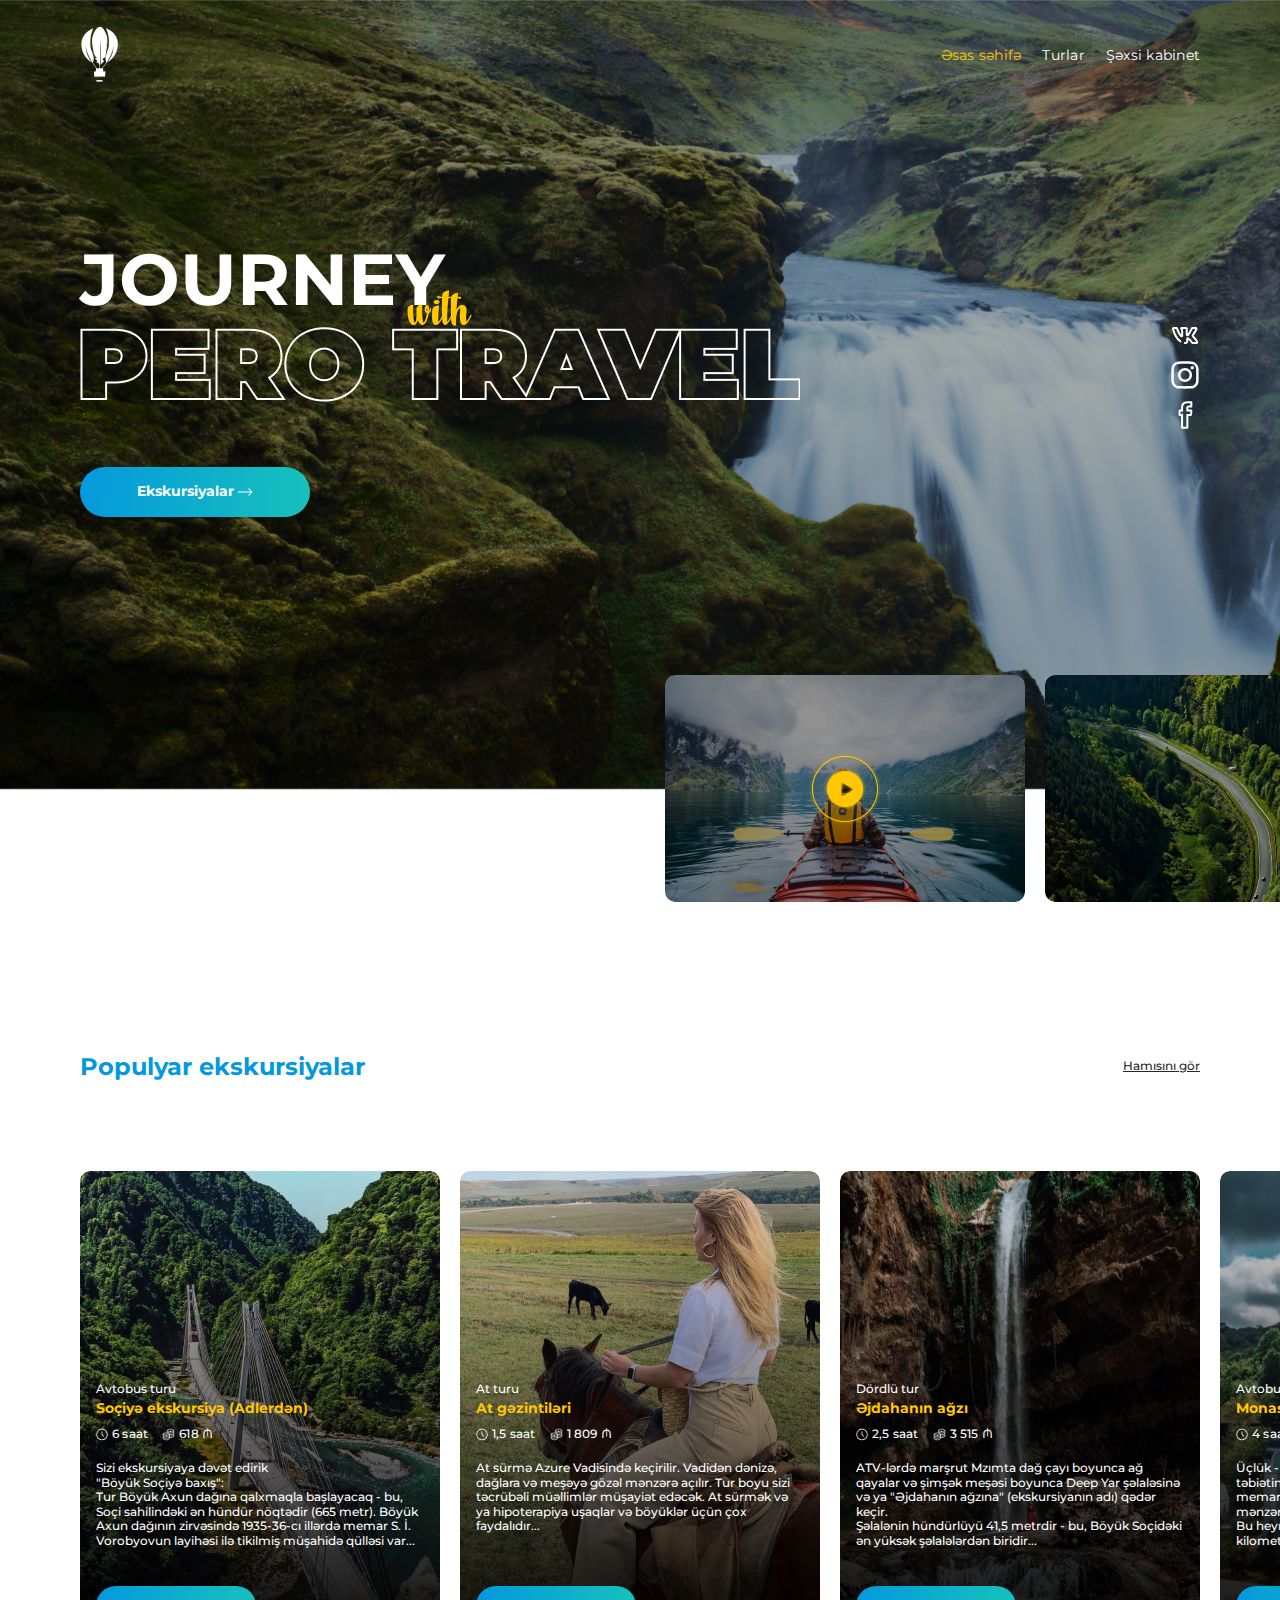
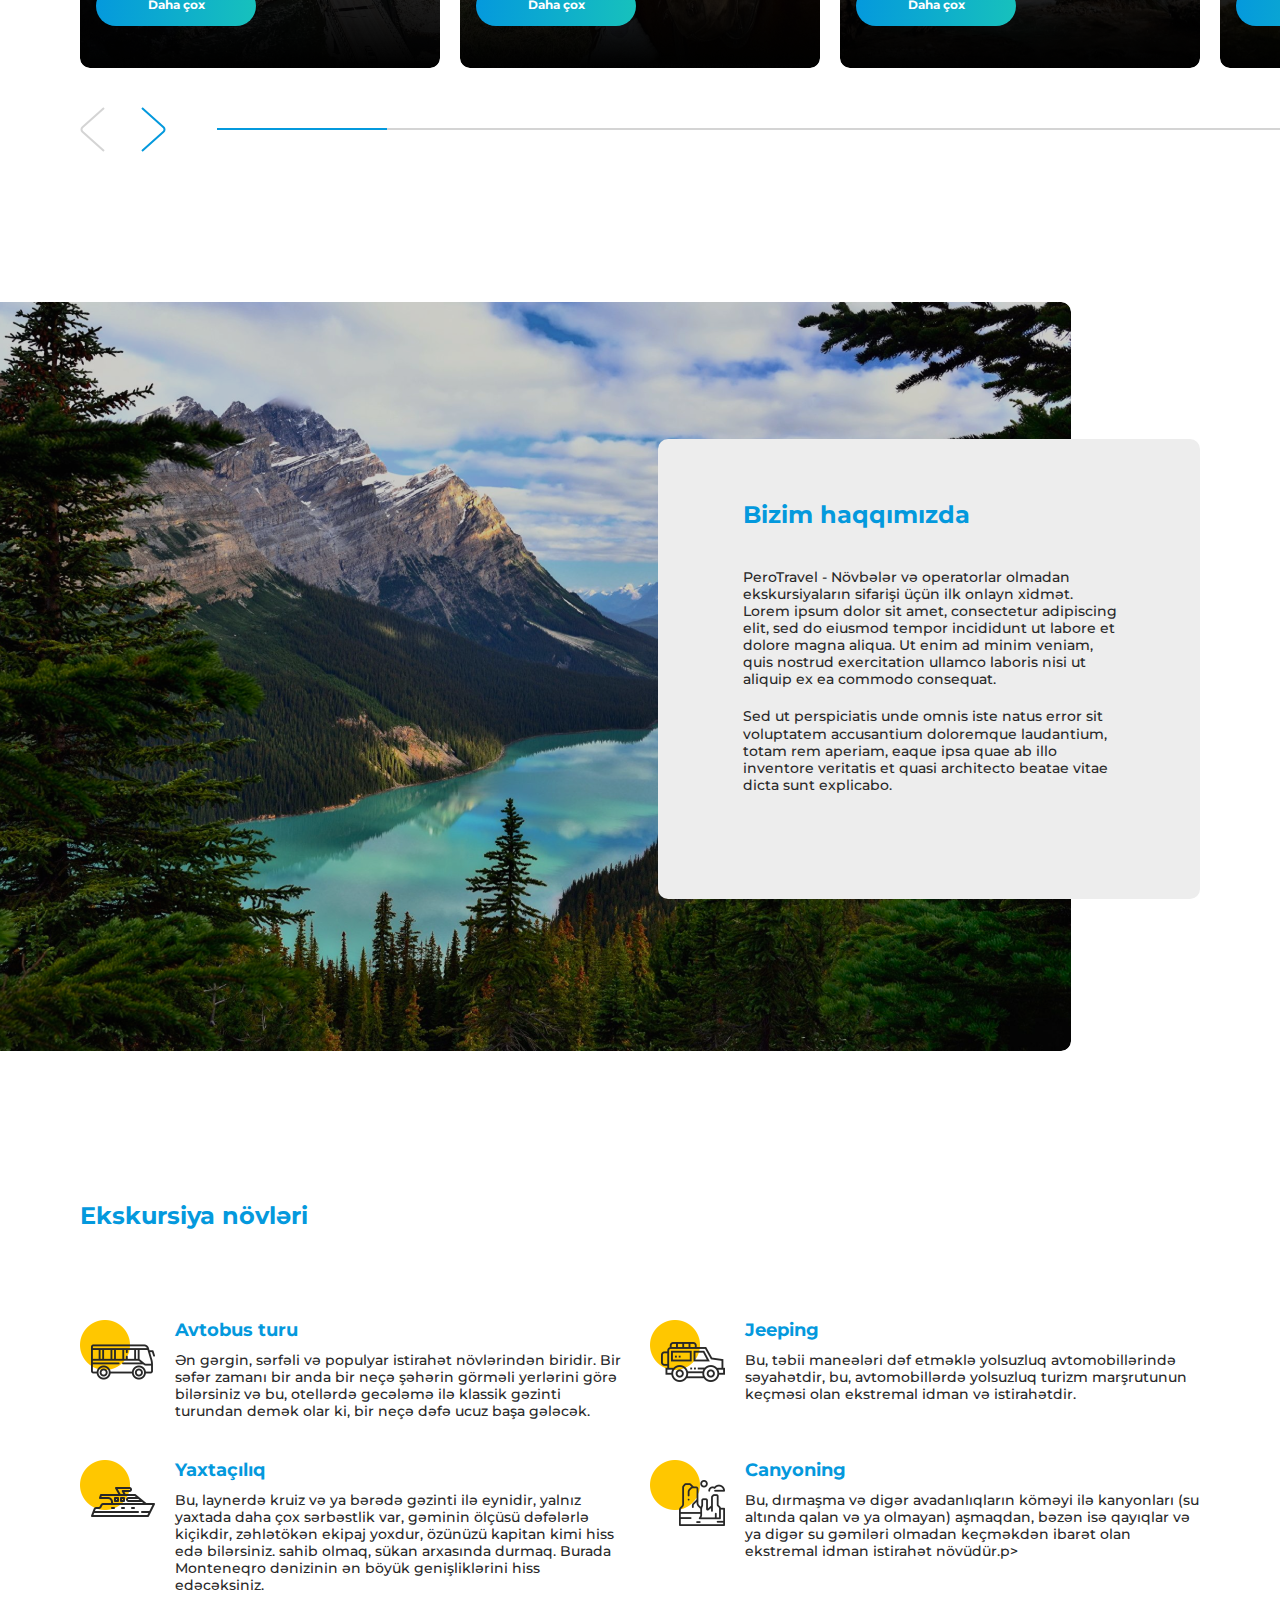
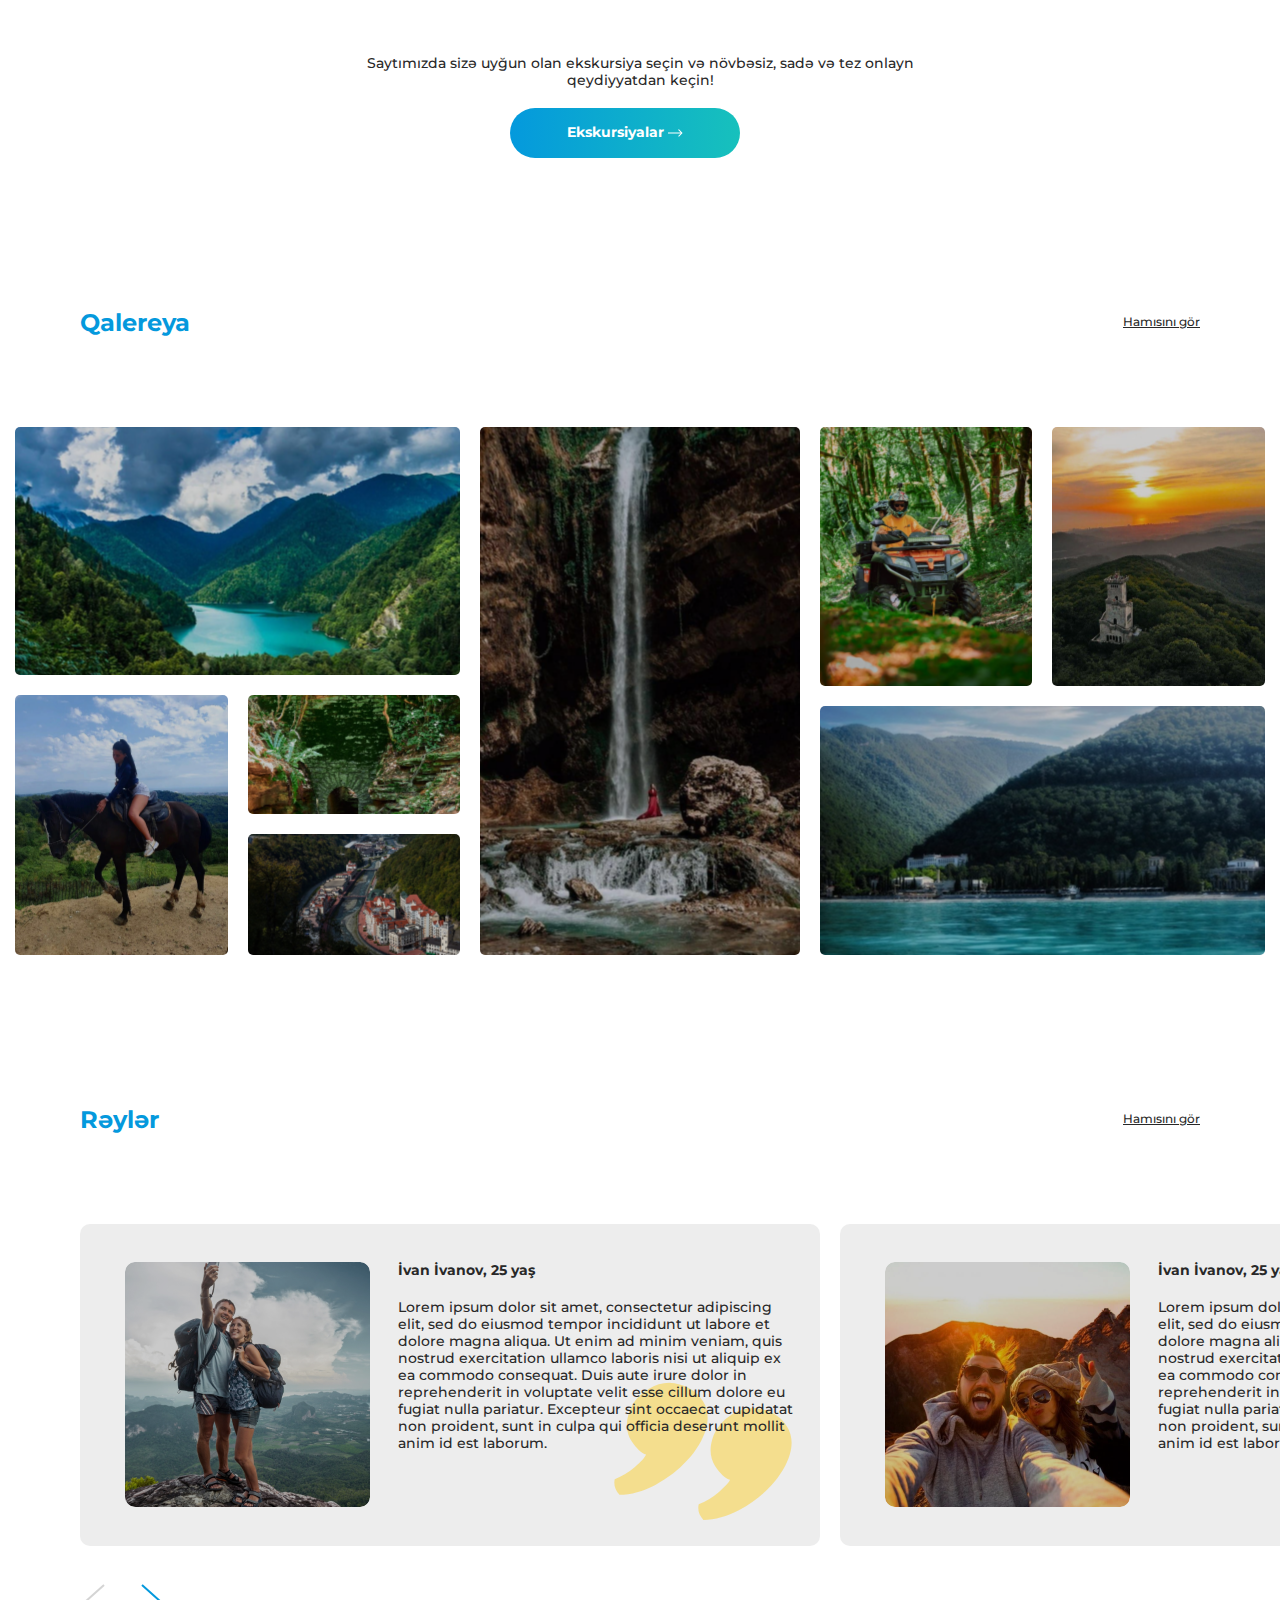
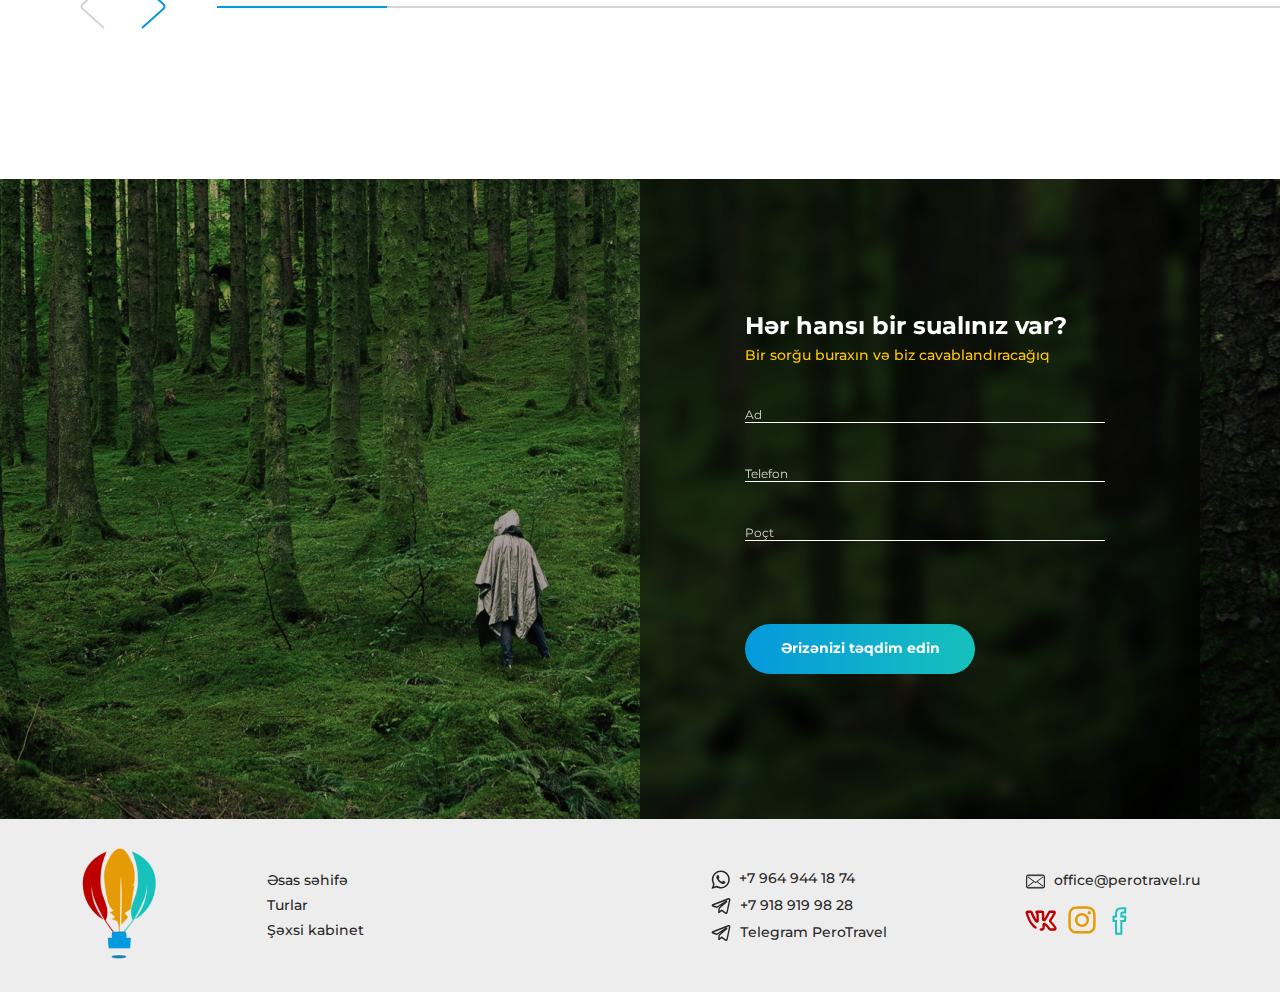
==== commit a71860b1: "Update index.html" ====
--- a/index.html
+++ b/index.html
@@ -46,7 +46,7 @@
             </div>
           </div>
           <div class="btn btn-oversize">
-            <a href="#">Ekskursiyalara <img src="./images/arrow.svg" alt="Right Arrow"></a>
+            <a href="#">Ekskursiyalar <img src="./images/arrow.svg" alt="Right Arrow"></a>
           </div>
         </div>
         <div class="right-side">
@@ -201,7 +201,7 @@
       <div class="out-type">
         <div class="text">Saytımızda sizə uyğun olan ekskursiya seçin və növbəsiz, sadə və tez onlayn qeydiyyatdan keçin!</div>
         <div class="btn btn-oversize">
-          <a href="#">Ekskursiyalara <img src="./images/arrow.svg" alt="Right Arrow"></a>
+          <a href="#">Ekskursiyalar <img src="./images/arrow.svg" alt="Right Arrow"></a>
         </div>
       </div>
     </section>
@@ -349,4 +349,4 @@
     </section>
   </footer>
 </body>
-</html>+</html>
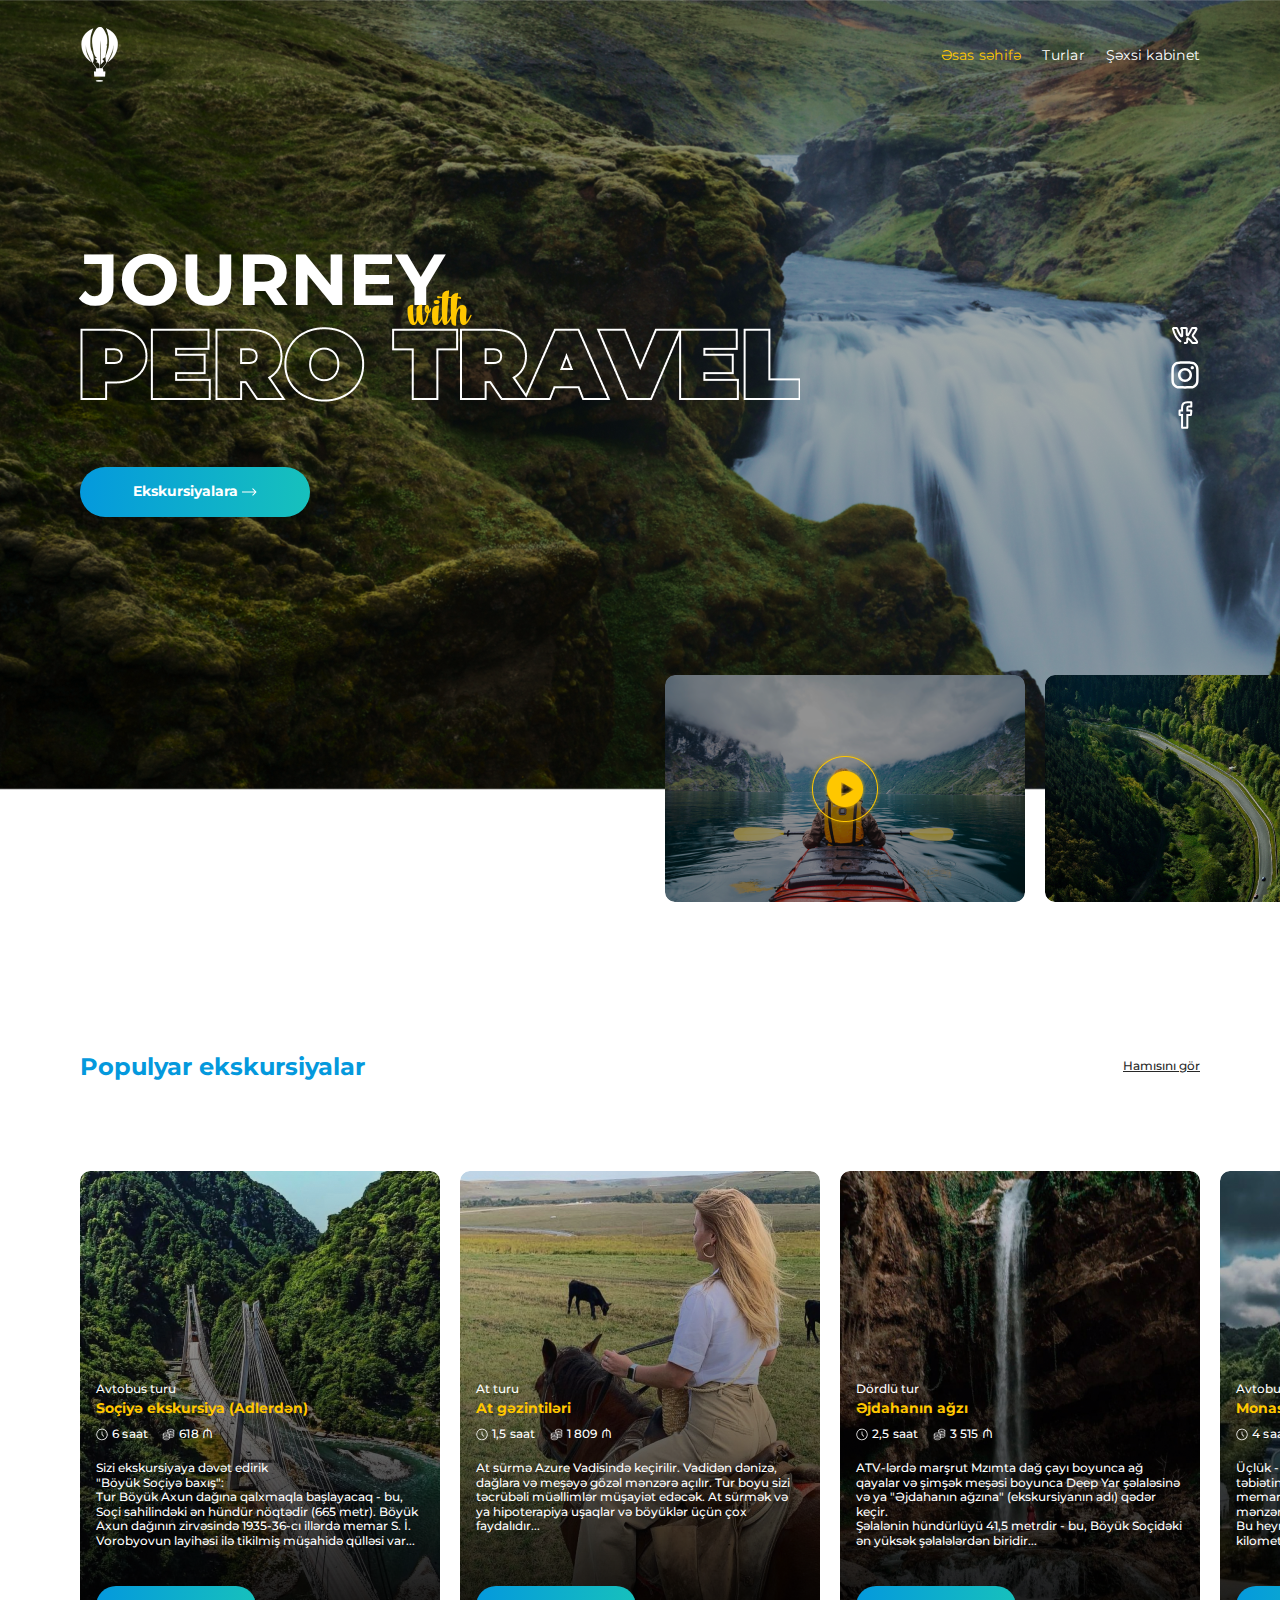
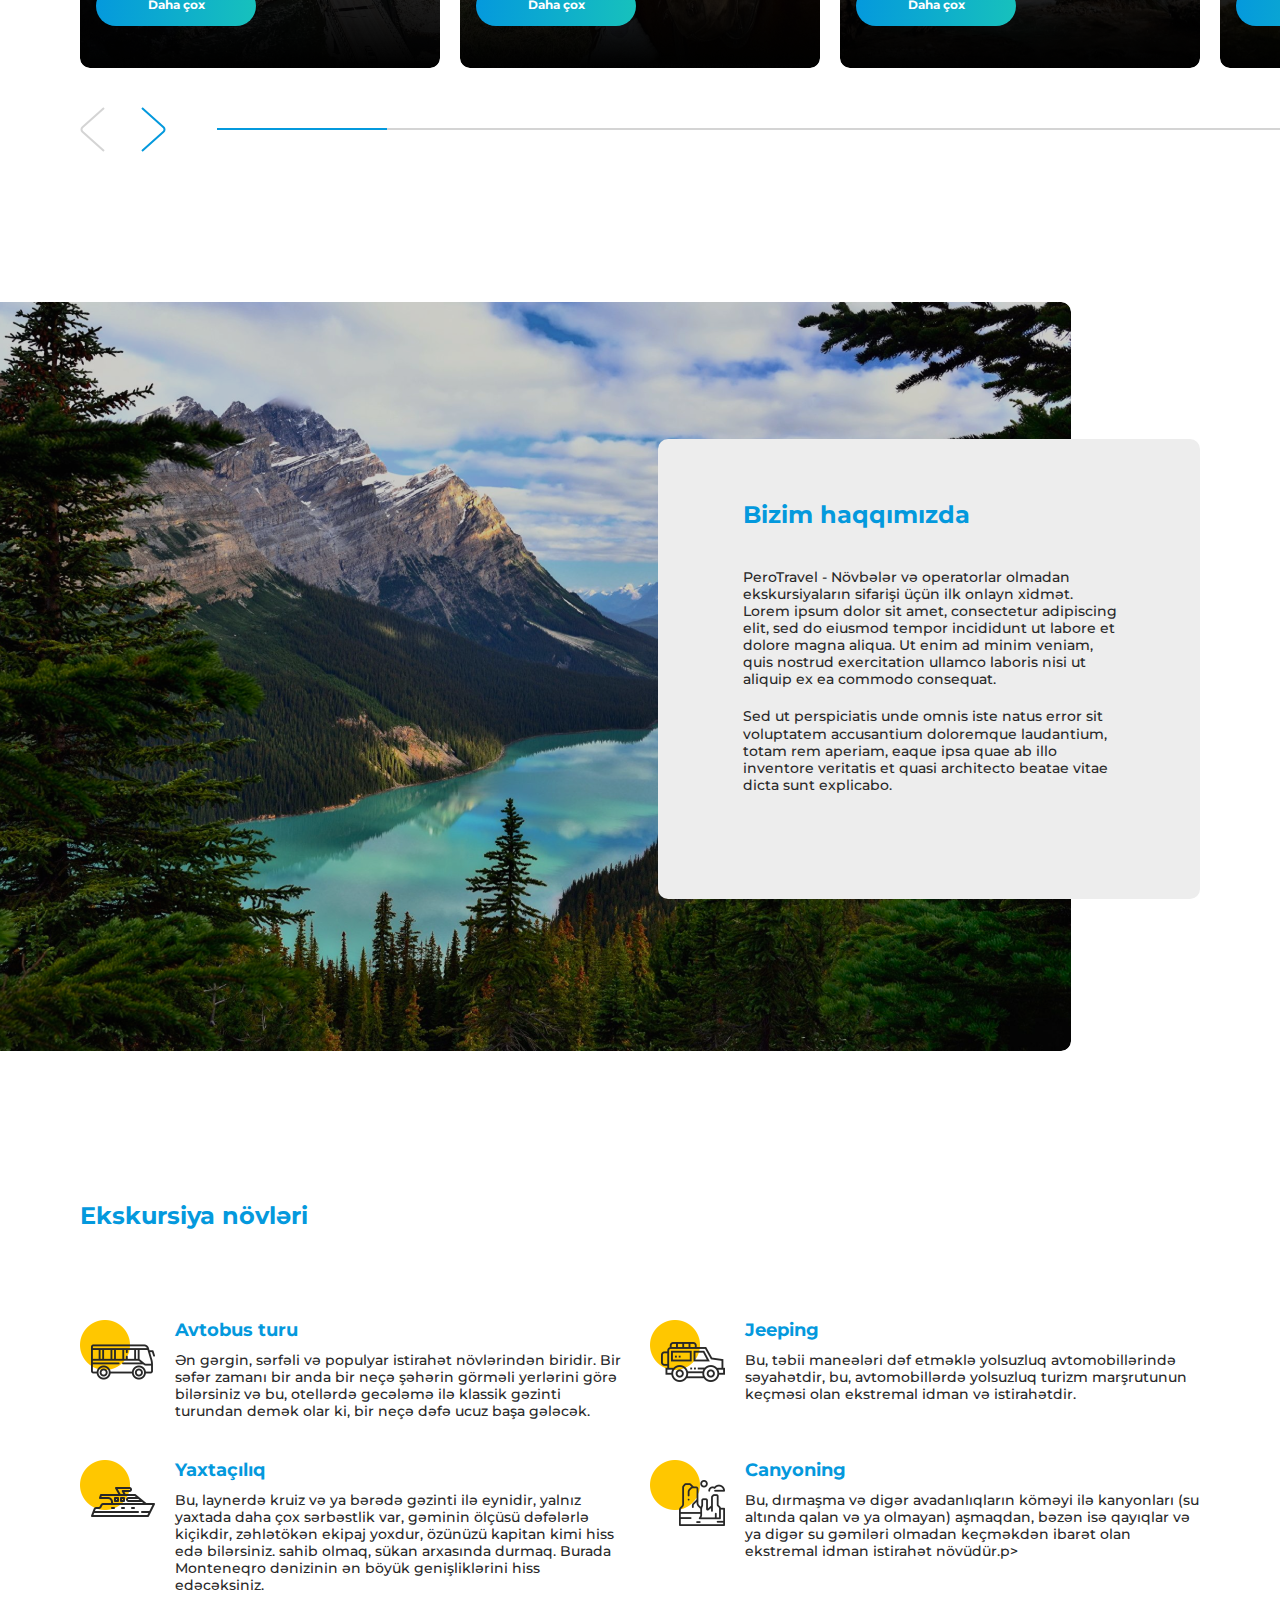
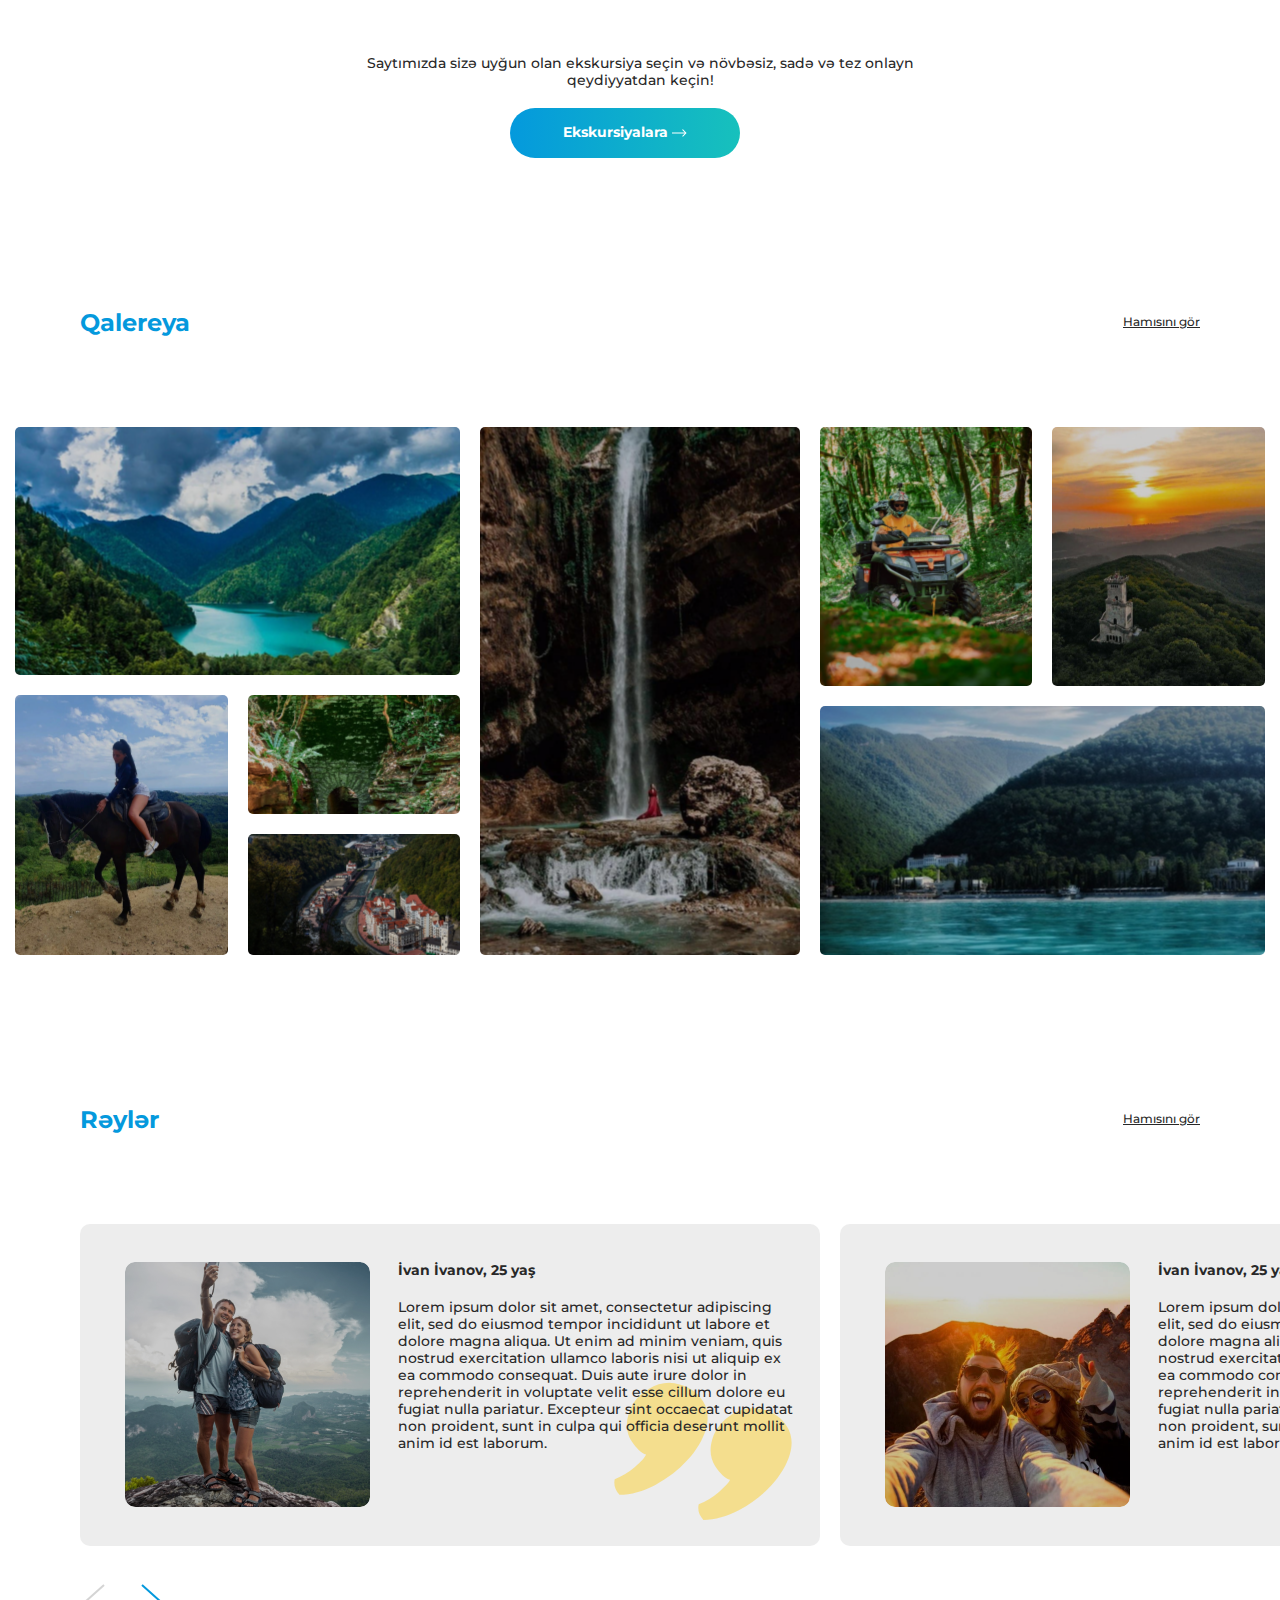
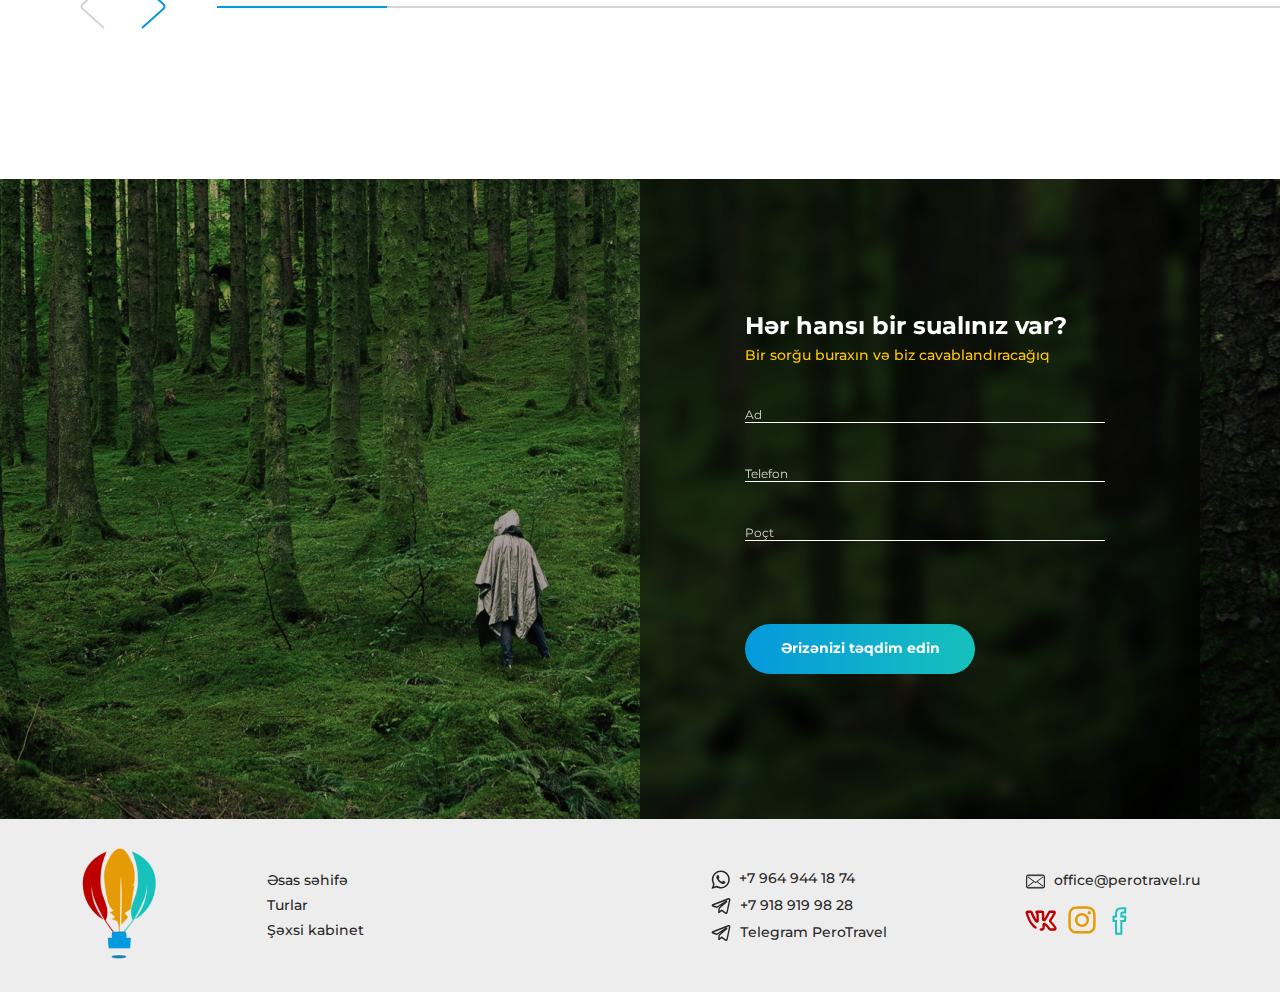
==== commit 313fcdd1: "Update index.html" ====
--- a/index.html
+++ b/index.html
@@ -8,7 +8,8 @@
   <link rel="stylesheet" href="./css/index.css">
 </head>
 <body>
-  <header>
+  <div class="g-wrapper">
+    <header>
     <main class="section-x padding-x">
       <nav class="navbar">
         <div class="logo">
@@ -46,7 +47,7 @@
             </div>
           </div>
           <div class="btn btn-oversize">
-            <a href="#">Ekskursiyalar <img src="./images/arrow.svg" alt="Right Arrow"></a>
+            <a href="#">Ekskursiyalara <img src="./images/arrow.svg" alt="Right Arrow"></a>
           </div>
         </div>
         <div class="right-side">
@@ -201,7 +202,7 @@
       <div class="out-type">
         <div class="text">Saytımızda sizə uyğun olan ekskursiya seçin və növbəsiz, sadə və tez onlayn qeydiyyatdan keçin!</div>
         <div class="btn btn-oversize">
-          <a href="#">Ekskursiyalar <img src="./images/arrow.svg" alt="Right Arrow"></a>
+          <a href="#">Ekskursiyalara <img src="./images/arrow.svg" alt="Right Arrow"></a>
         </div>
       </div>
     </section>
@@ -348,5 +349,6 @@
       </div>
     </section>
   </footer>
+  </div>
 </body>
 </html>
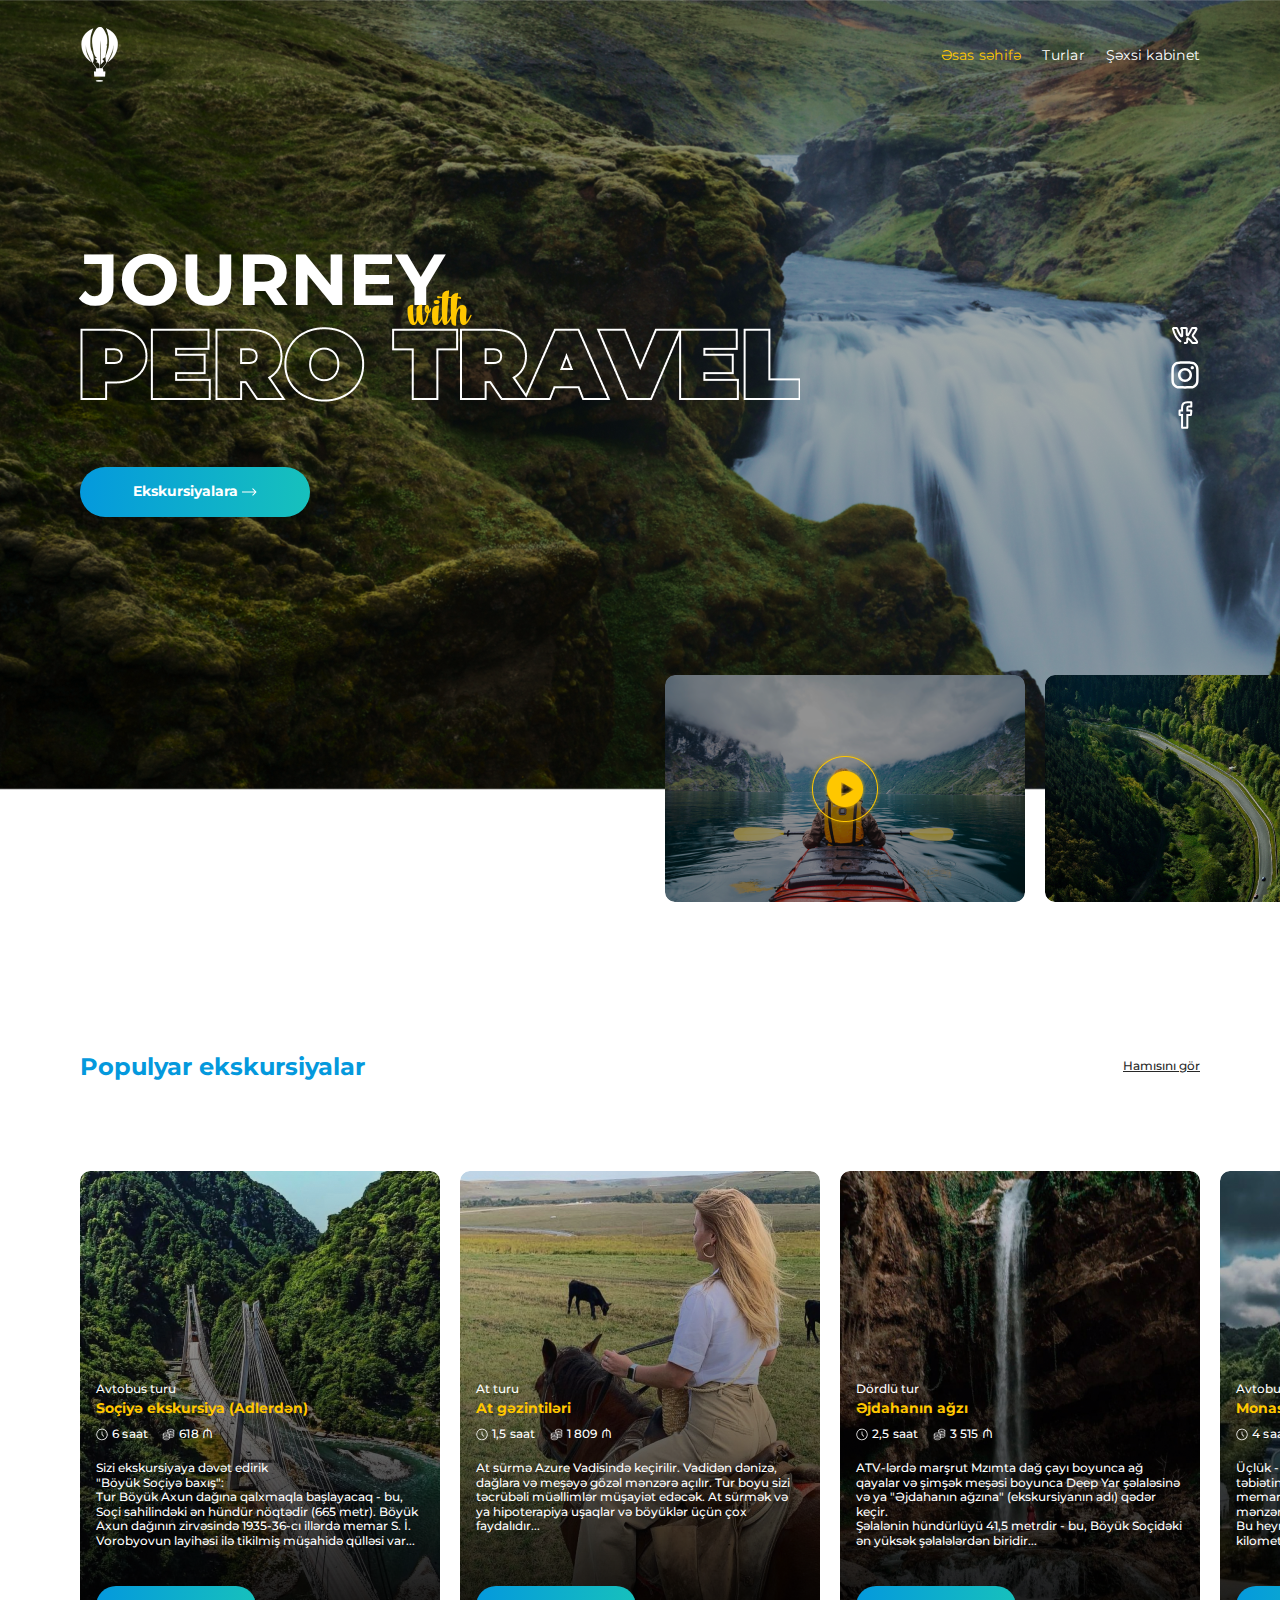
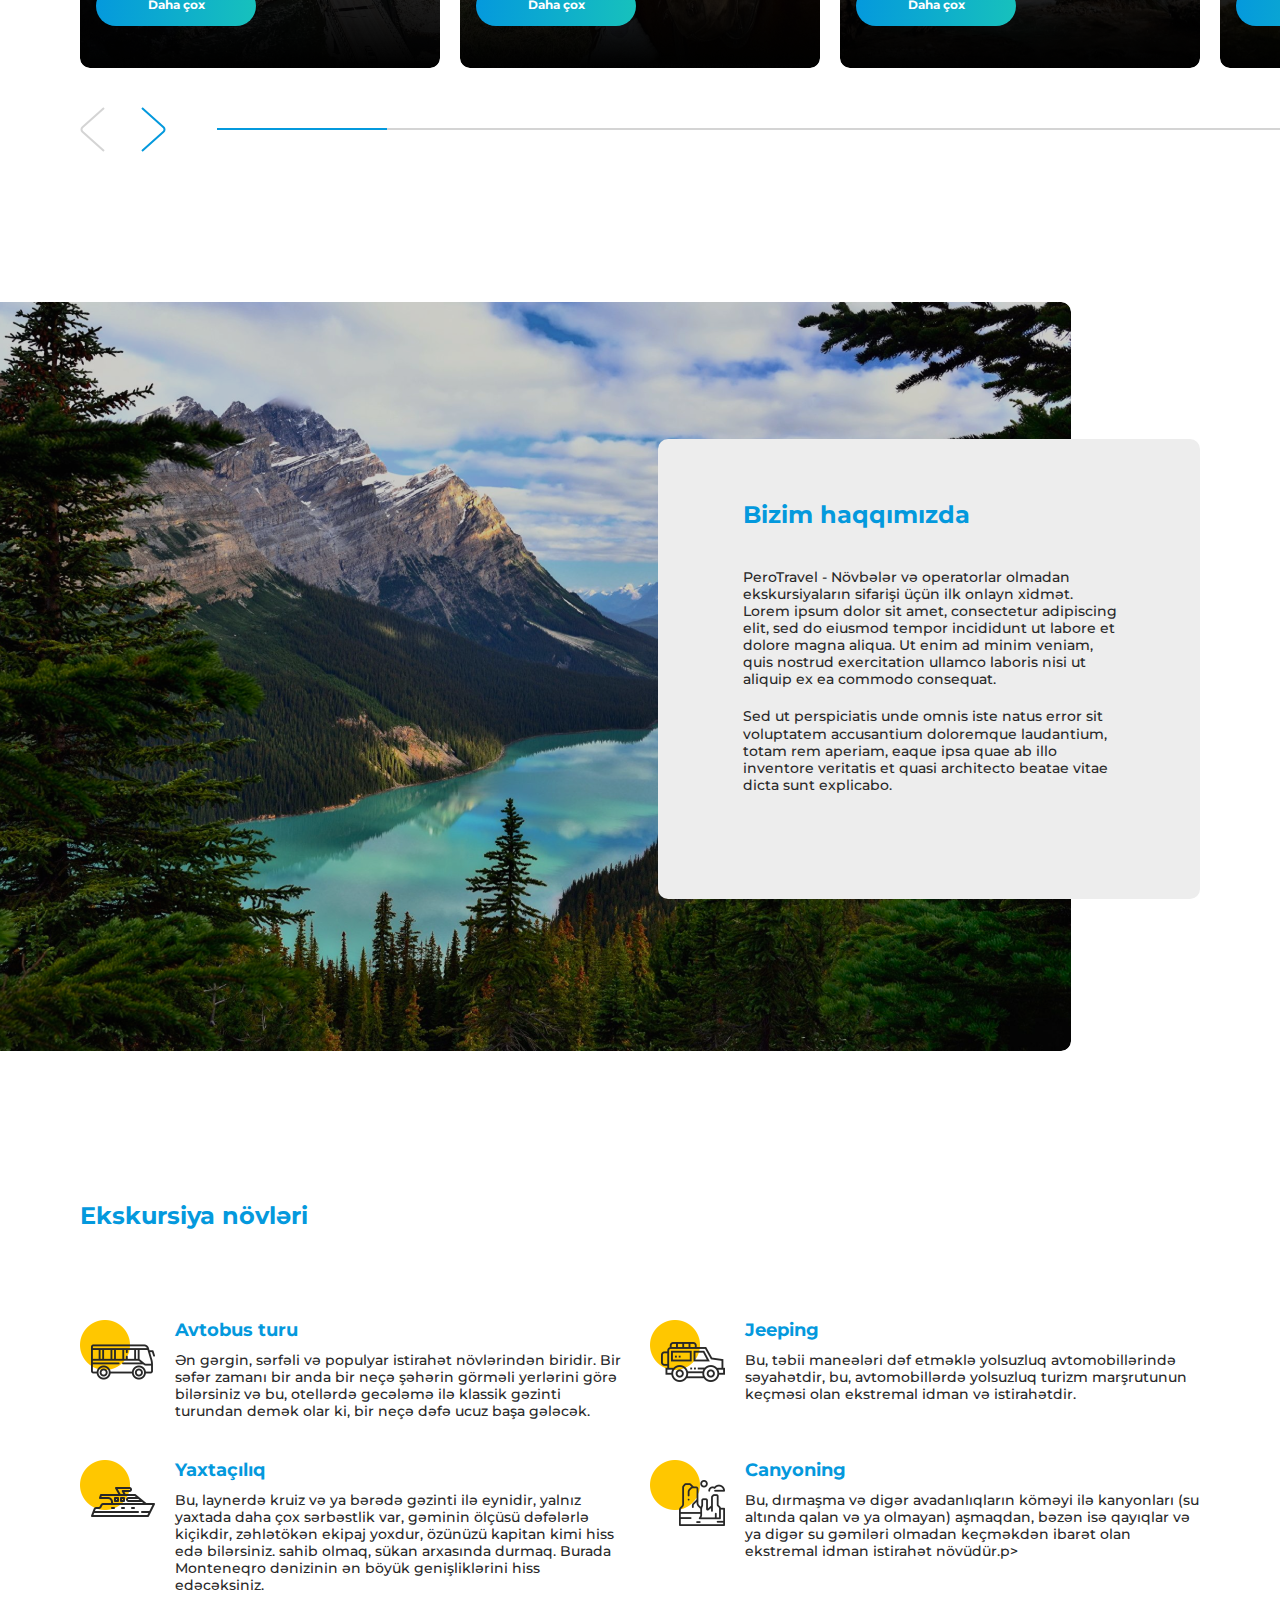
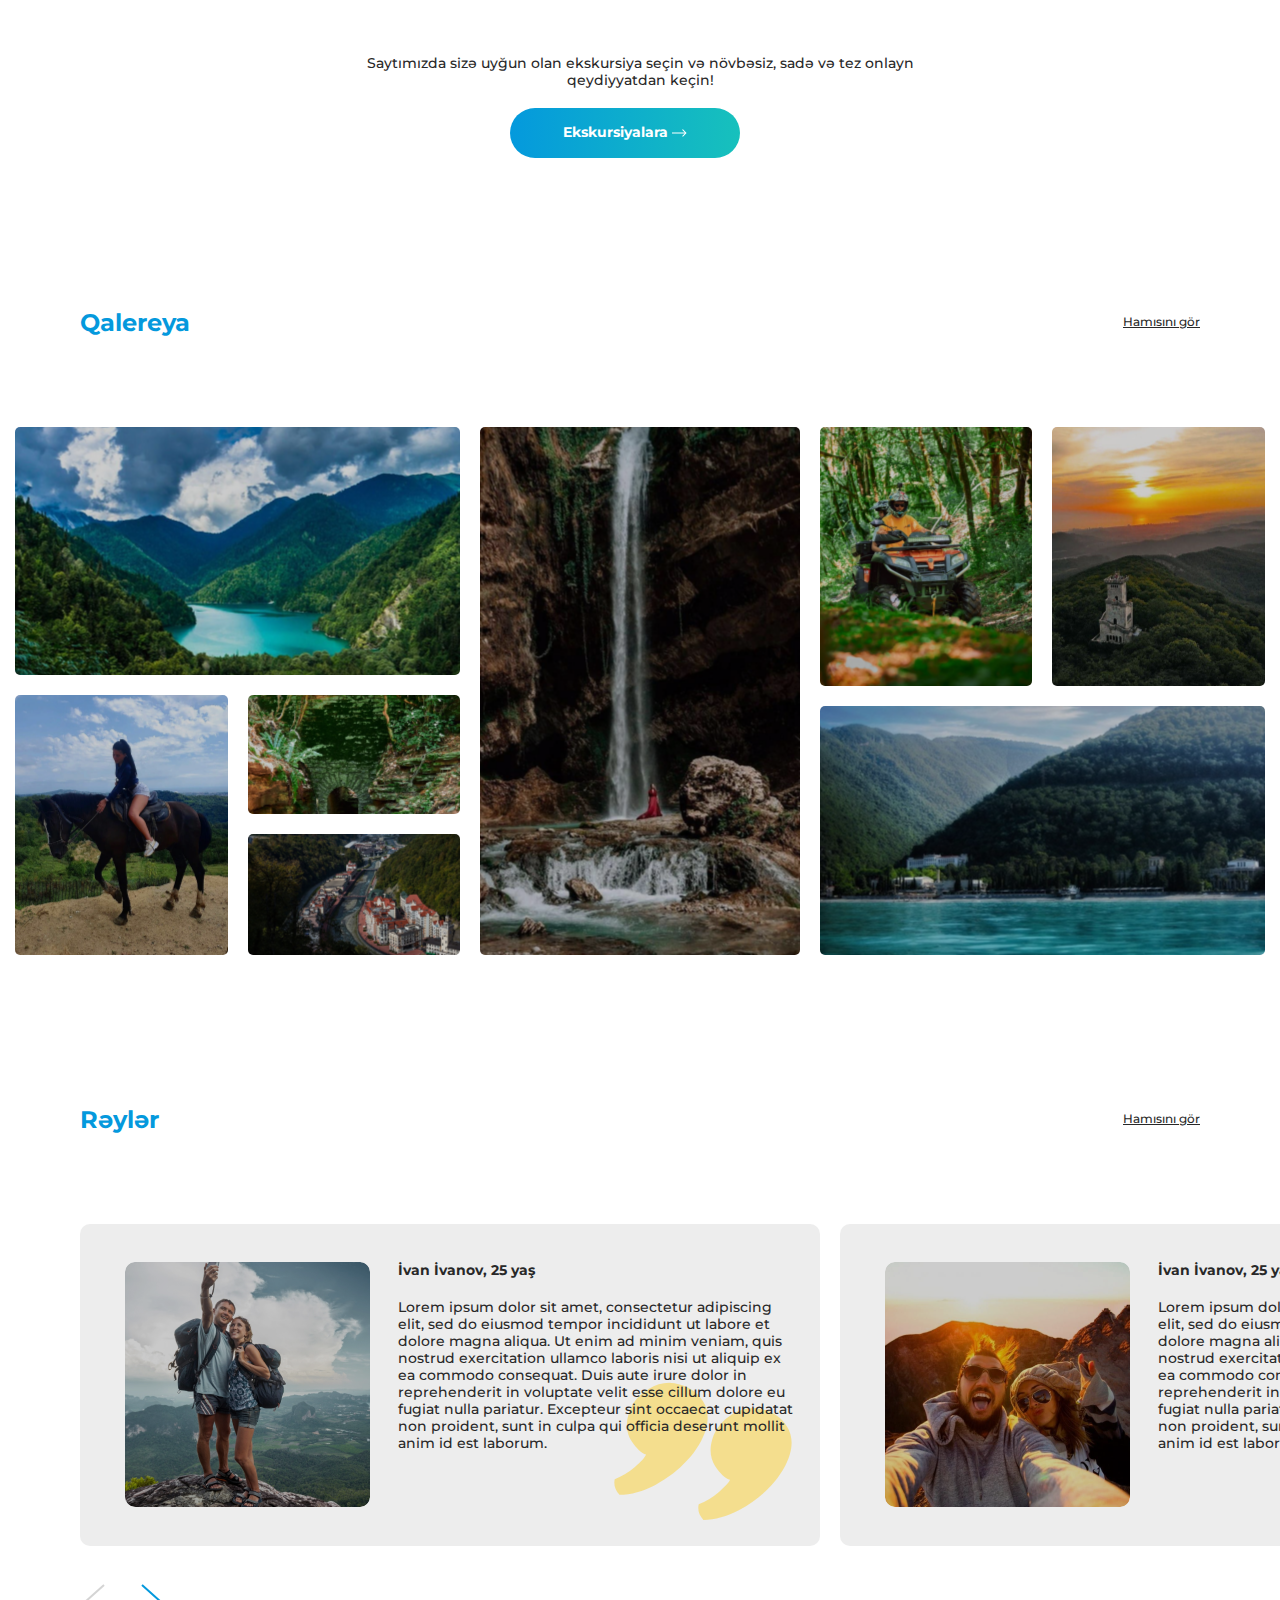
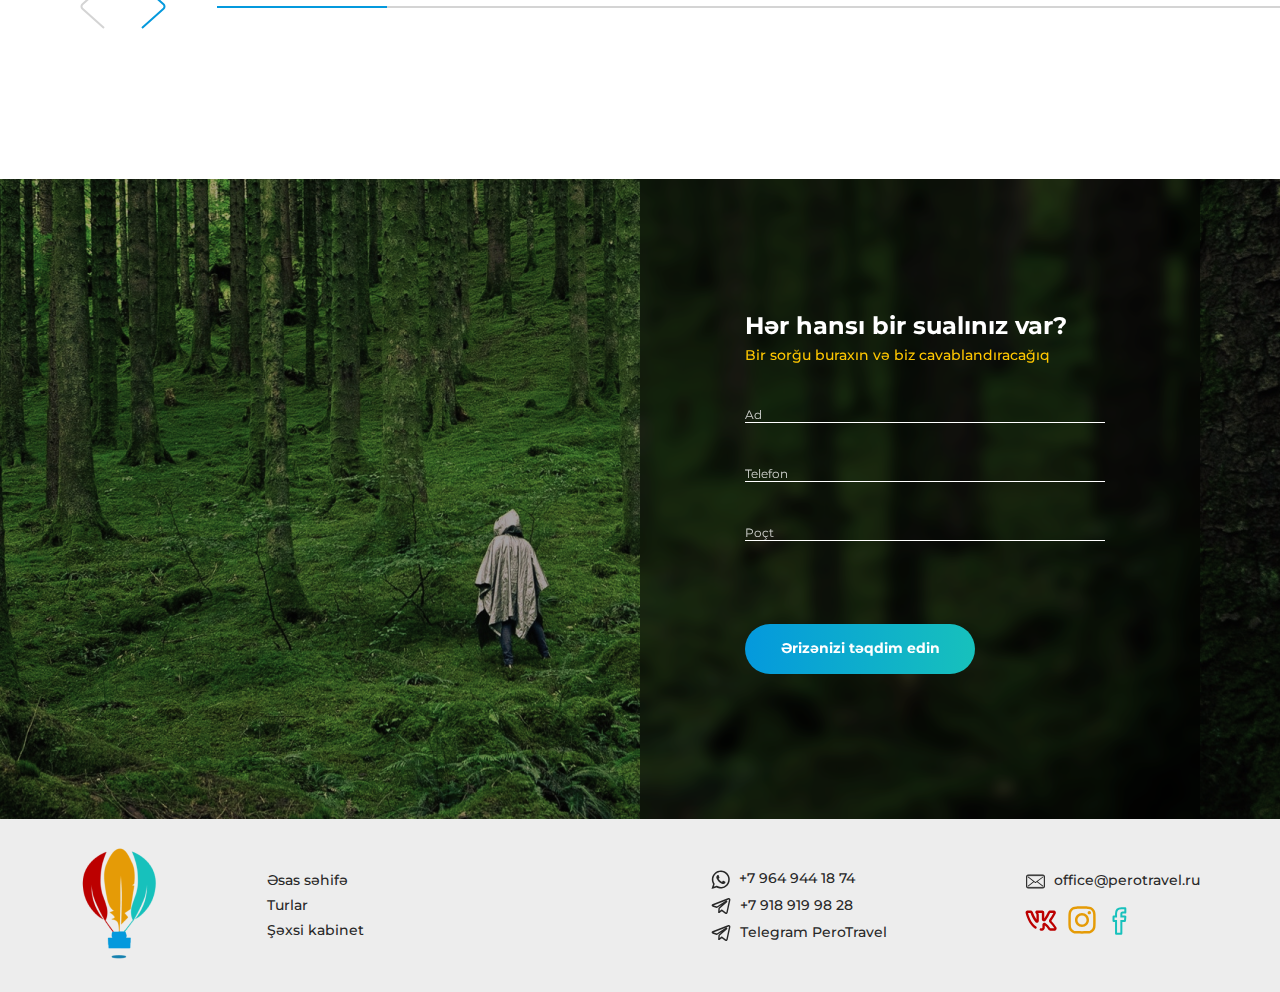
==== commit 2a93600f: "Update index.html" ====
--- a/index.html
+++ b/index.html
@@ -269,41 +269,40 @@
             <img src="./images/gallery-1.png" alt="Gallery Image">
           </div>
         </div>
-      </div>
     </section>
     <div class="general-header section-x padding-x rewg">
       <div class="section-title">Rəylər</div>
       <div class="show-text"><a href="#">Hamısını gör</a></div>
     </div>
     <section class="reviews section-x padding-x">
-      <div class="review-container">
-        <div class="row">
-          <div class="review">
-            <div class="review-img1"></div>
-            <div class="review-text">
-              <h3 class="text review-title">İvan İvanov, 25 yaş</h3>
-              <p class="text review-context">Lorem ipsum dolor sit amet, consectetur adipiscing elit, sed do eiusmod tempor incididunt ut labore et dolore magna aliqua. Ut enim ad minim veniam, quis nostrud exercitation ullamco laboris nisi ut aliquip ex ea commodo consequat. Duis aute irure dolor in reprehenderit in voluptate velit esse cillum dolore eu fugiat nulla pariatur. Excepteur sint occaecat cupidatat non proident, sunt in culpa qui officia deserunt mollit anim id est laborum.</p>
-            </div>
-          </div>
-          <div class="review">
-            <div class="review-img2">
-            </div>
-            <div class="review-text">
-              <h3 class="text review-title">İvan İvanov, 25 yaş</h3>
-              <p class="text review-context">Lorem ipsum dolor sit amet, consectetur adipiscing elit, sed do eiusmod tempor incididunt ut labore et dolore magna aliqua. Ut enim ad minim veniam, quis nostrud exercitation ullamco laboris nisi ut aliquip ex ea commodo consequat. Duis aute irure dolor in reprehenderit in voluptate velit esse cillum dolore eu fugiat nulla pariatur. Excepteur sint occaecat cupidatat non proident, sunt in culpa qui officia deserunt mollit anim id est laborum.</p>
-            </div>
-          </div>
-        </div>
-        <div class="slider">
-          <div class="slider-img1"><img src="./images/left-arrow.svg" alt="Left Arrow"></div>
-          <div class="slider-img2"><img src="./images/right-arrow.svg" alt="Right Arrow"></div>
-          <div class="slide-bar">
-            <div class="current-slide"></div>
-            <div class="general-slide"></div>
-          </div>
-        </div>
-      </div>
-    </section>
+        <div class="review-container">
+          <div class="row">
+            <div class="review">
+              <div class="review-img1"></div>
+              <div class="review-text">
+                <h3 class="text review-title">İvan İvanov, 25 yaş</h3>
+                <p class="text review-context">Lorem ipsum dolor sit amet, consectetur adipiscing elit, sed do eiusmod tempor incididunt ut labore et dolore magna aliqua. Ut enim ad minim veniam, quis nostrud exercitation ullamco laboris nisi ut aliquip ex ea commodo consequat. Duis aute irure dolor in reprehenderit in voluptate velit esse cillum dolore eu fugiat nulla pariatur. Excepteur sint occaecat cupidatat non proident, sunt in culpa qui officia deserunt mollit anim id est laborum.</p>
+              </div>
+            </div>
+            <div class="review">
+              <div class="review-img2">
+              </div>
+              <div class="review-text">
+                <h3 class="text review-title">İvan İvanov, 25 yaş</h3>
+                <p class="text review-context">Lorem ipsum dolor sit amet, consectetur adipiscing elit, sed do eiusmod tempor incididunt ut labore et dolore magna aliqua. Ut enim ad minim veniam, quis nostrud exercitation ullamco laboris nisi ut aliquip ex ea commodo consequat. Duis aute irure dolor in reprehenderit in voluptate velit esse cillum dolore eu fugiat nulla pariatur. Excepteur sint occaecat cupidatat non proident, sunt in culpa qui officia deserunt mollit anim id est laborum.</p>
+              </div>
+            </div>
+          </div>
+          <div class="slider">
+            <div class="slider-img1"><img src="./images/left-arrow.svg" alt="Left Arrow"></div>
+            <div class="slider-img2"><img src="./images/right-arrow.svg" alt="Right Arrow"></div>
+            <div class="slide-bar">
+              <div class="current-slide"></div>
+              <div class="general-slide"></div>
+            </div>
+          </div>
+        </div>
+      </section>
     <section class="contact">
       <div class="contact-container section-x">
         <div class="contact-content">
@@ -349,6 +348,6 @@
       </div>
     </section>
   </footer>
-  </div>
+</div>
 </body>
 </html>
--- a/css/index.css
+++ b/css/index.css
@@ -1261,14 +1261,6 @@
 
 /** Reviews Section **/ 
 
-.rewg {
-  align-items: center;
-}
-
-.rewg .show-text {
-  top: 0;
-}
-
 .reviews {
   position: relative;
   padding-top: 90px;
@@ -1361,17 +1353,6 @@
 }
 
 @media screen and (max-width: 656px) {
-  .review {
-    width: 455px;
-    height: 276px;
-    background-size: 50% 50%;
-    background-position: 238px 134px;
-    padding: 26px 17px 65px 31px;
-    gap: 0 20px;
-  }
-}
-
-@media screen and (max-width: 428px) {
   .reviews {
     height: 825px;
   }
@@ -1414,7 +1395,6 @@
     width: 170px;
   }
 }
-
 /** Contact Section **/
 
 .contact {
@@ -1815,4 +1795,4 @@
     padding: 0;
     justify-self: start;
   }
-}+}
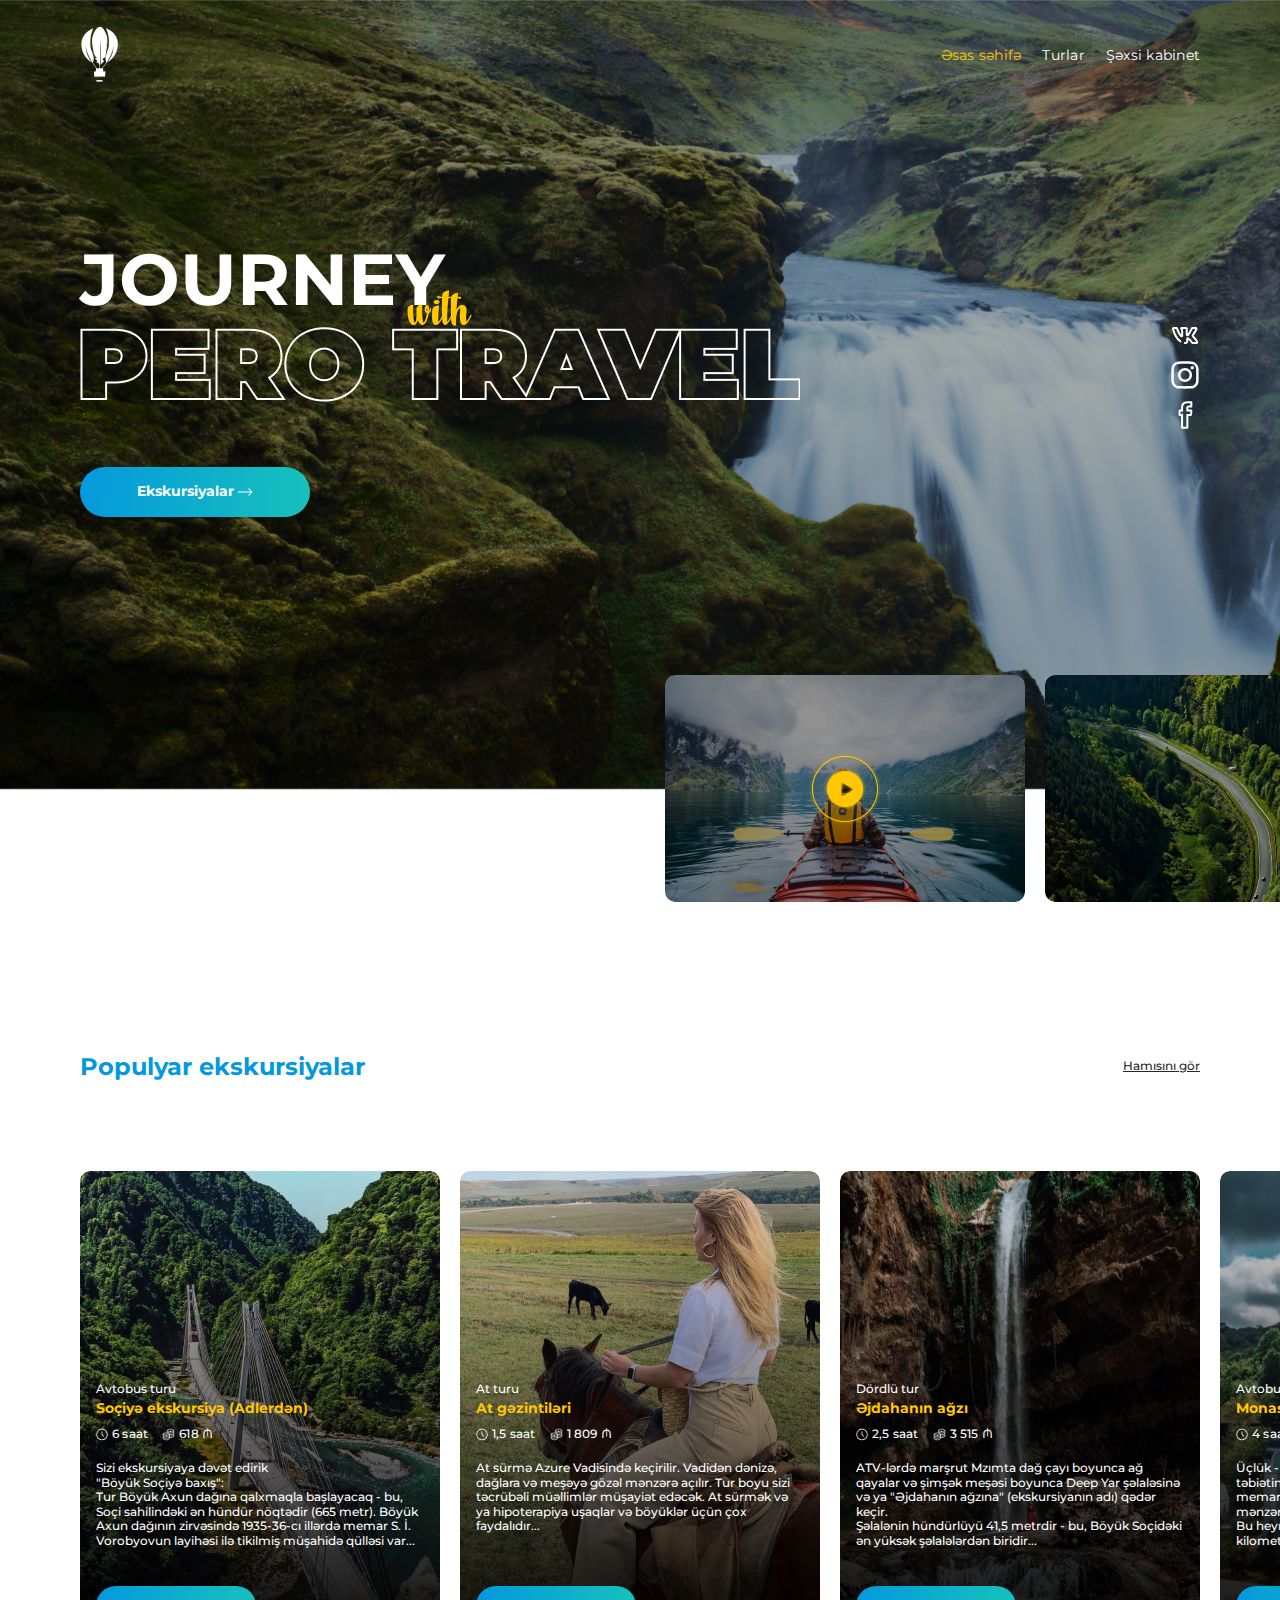
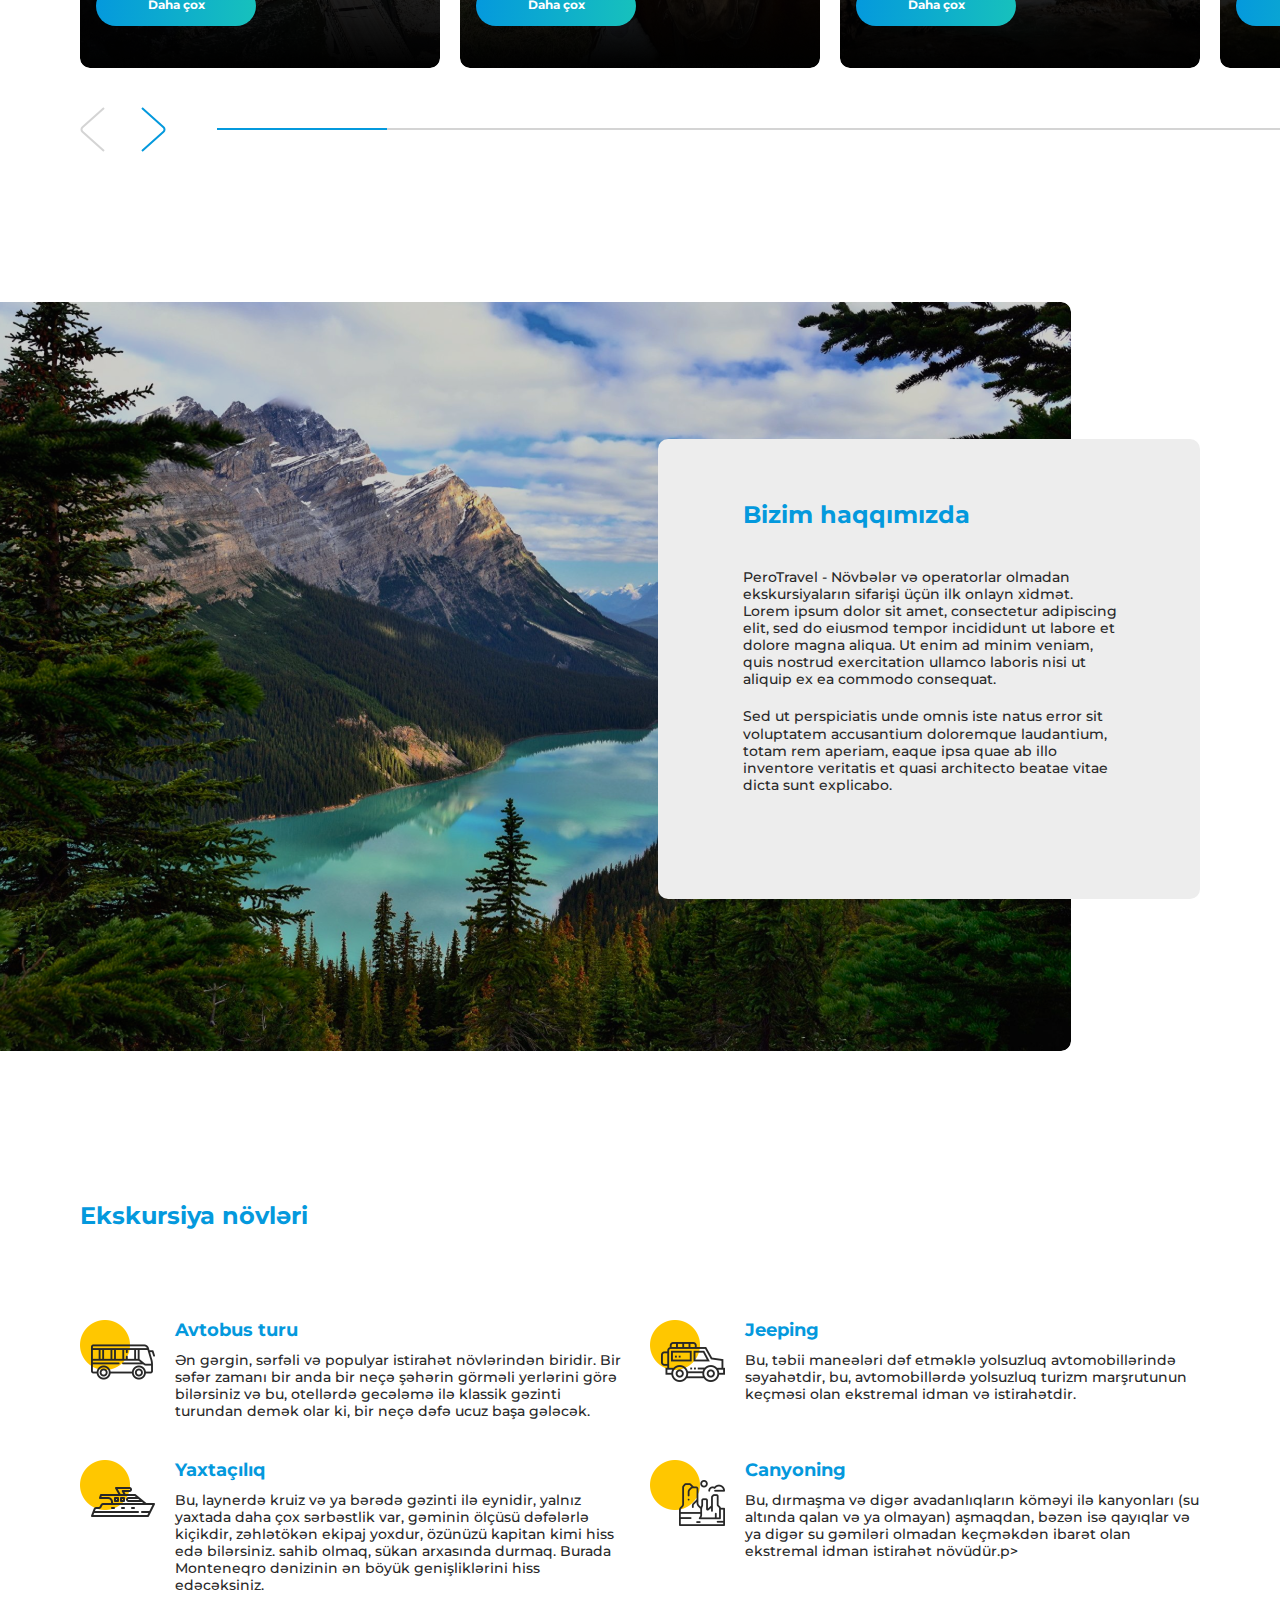
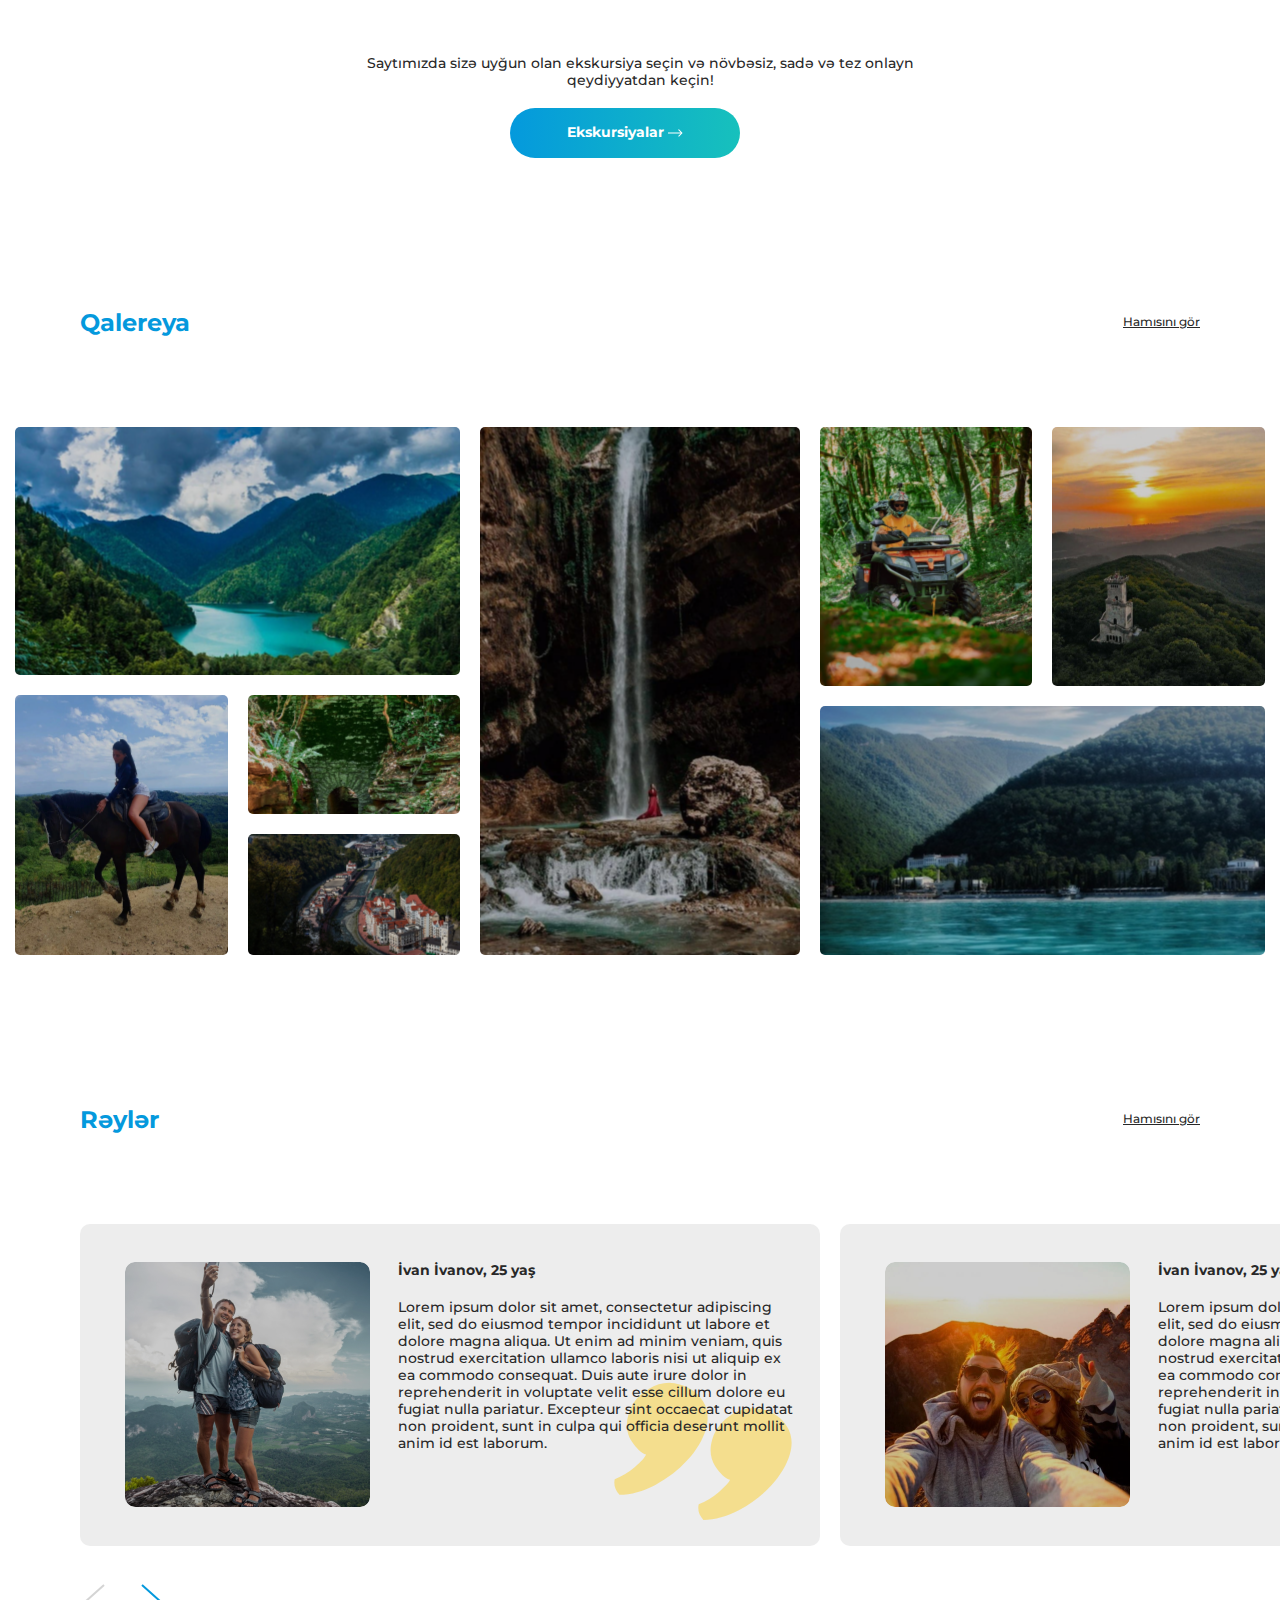
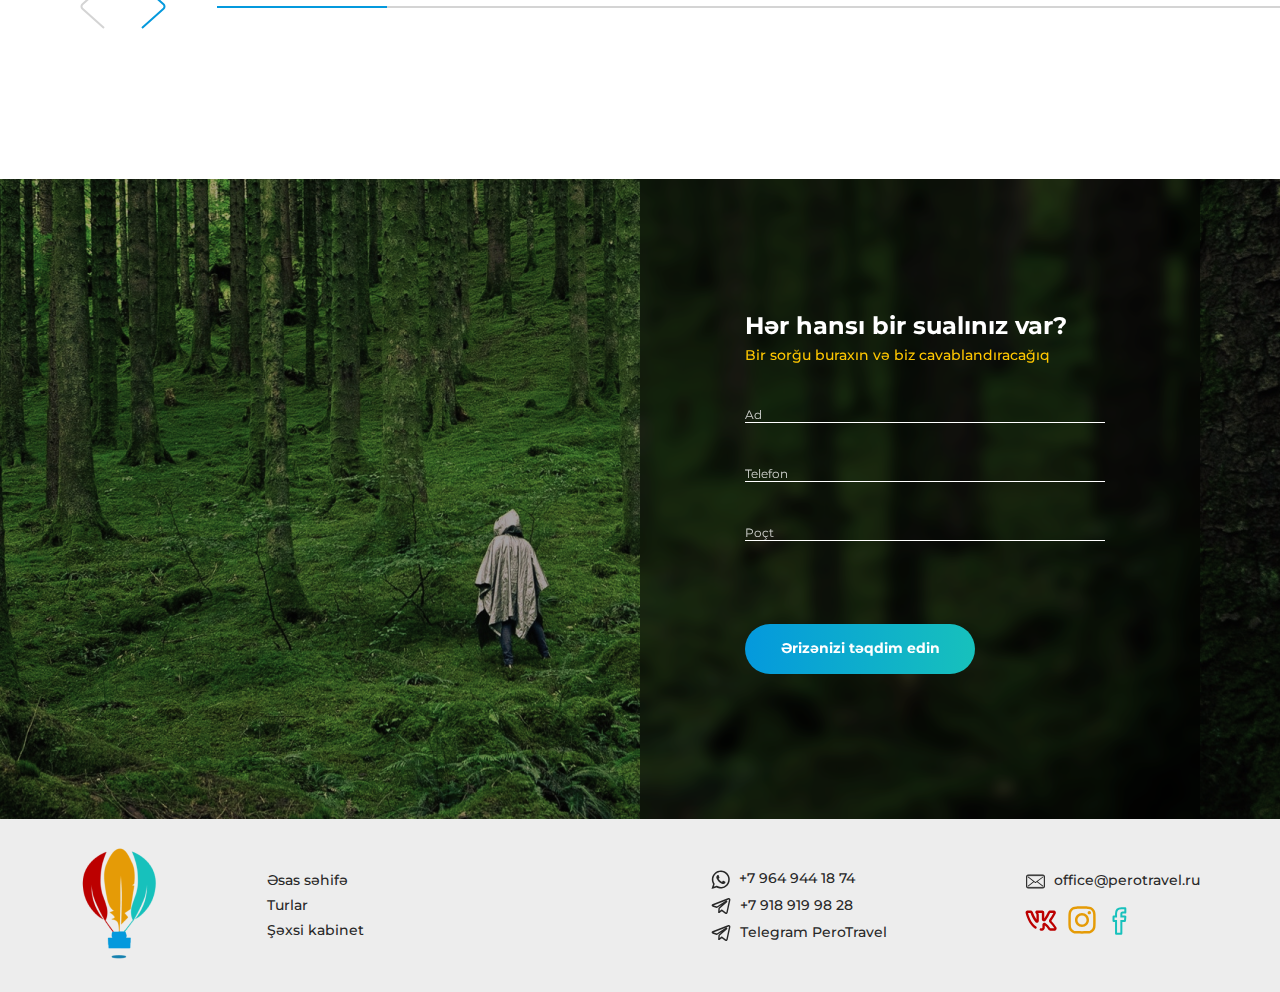
==== commit 481f39d7: "Update index.html" ====
--- a/index.html
+++ b/index.html
@@ -47,7 +47,7 @@
             </div>
           </div>
           <div class="btn btn-oversize">
-            <a href="#">Ekskursiyalara <img src="./images/arrow.svg" alt="Right Arrow"></a>
+            <a href="#">Ekskursiyalar <img src="./images/arrow.svg" alt="Right Arrow"></a>
           </div>
         </div>
         <div class="right-side">
@@ -202,7 +202,7 @@
       <div class="out-type">
         <div class="text">Saytımızda sizə uyğun olan ekskursiya seçin və növbəsiz, sadə və tez onlayn qeydiyyatdan keçin!</div>
         <div class="btn btn-oversize">
-          <a href="#">Ekskursiyalara <img src="./images/arrow.svg" alt="Right Arrow"></a>
+          <a href="#">Ekskursiyalar <img src="./images/arrow.svg" alt="Right Arrow"></a>
         </div>
       </div>
     </section>
